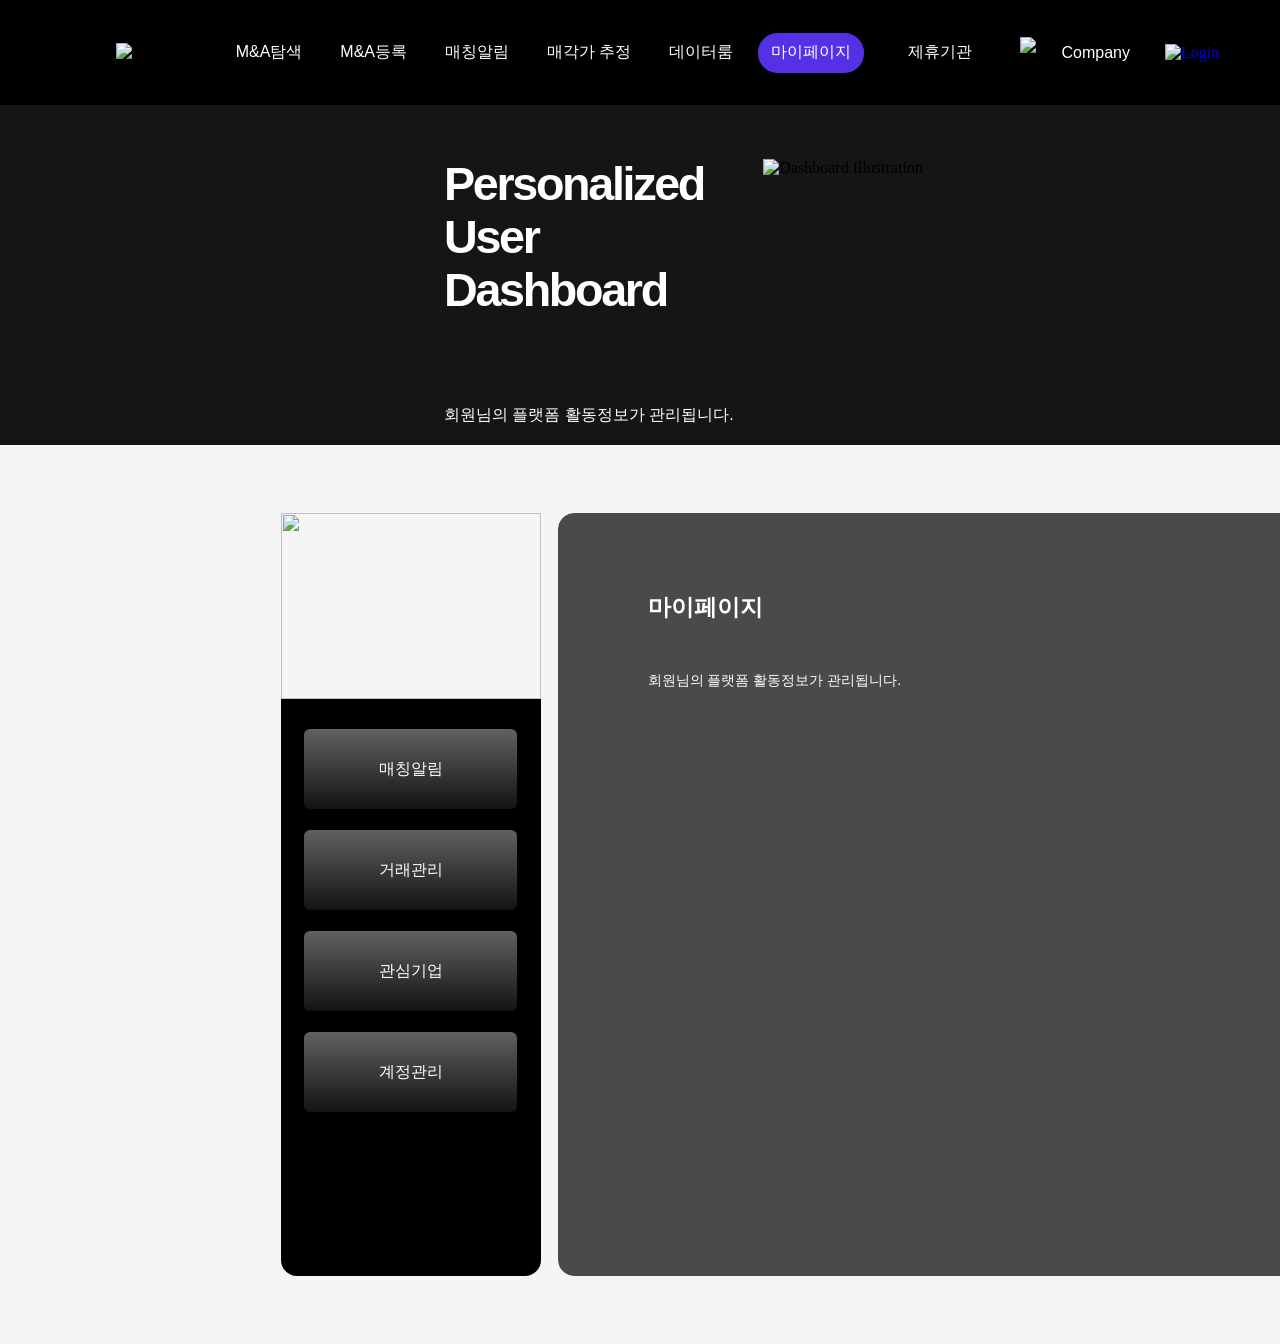
==== test.html @ ca1f1a73 "test용 파일 생성" ====
<!DOCTYPE html>
<html lang="ko">
  <head>
    <meta name="viewport" content="width=device-width, initial-scale=1" />
    <meta charset="utf-8" />
    <title>마이페이지 - Personalized User Dashboard</title>
    <link rel="stylesheet" href="globals.css" />
    <link rel="stylesheet" href="style.css" />
  </head>
  <body>
    <div class="my-page">
      <header class="header">
        <img class="logo" src="img/logo.png" alt="PIVOTBRIDGE Logo" />
        <nav class="menu-wrap" aria-label="Main Navigation">
          <div class="div">
            <ul class="right-menu" role="menubar">
              <li class="menu" role="none">
                <a href="#" class="text" role="menuitem">M&amp;A탐색</a>
              </li>
              <li class="text-wrapper" role="none">
                <a href="#" class="text" role="menuitem">M&amp;A등록</a>
              </li>
              <li class="text-wrapper" role="none">
                <a href="#" class="text" role="menuitem">매칭알림</a>
              </li>
              <li class="text-wrapper" role="none">
                <a href="#" class="text" role="menuitem">매각가 추정</a>
              </li>
              <li class="text-wrapper" role="none">
                <a href="#" class="text" role="menuitem">데이터룸</a>
              </li>
              <li class="div-wrapper" role="none">
                <a href="#" class="text" role="menuitem" aria-current="page">마이페이지</a>
              </li>
            </ul>
            <img class="divider" src="img/divider.svg" alt="" role="presentation" />
            <div class="text-wrapper">
              <a href="#" class="text">제휴기관</a>
            </div>
          </div>
          <div class="div">
            <img class="company-img" src="img/company-img.png" alt="Company Icon" />
            <span class="text-wrapper-2">Company</span>
          </div>
          <a href="#" aria-label="Login">
            <img class="login-icon" src="img/login-icon.png" alt="Login" />
          </a>
        </nav>
      </header>
      <section class="banner">
        <div class="banner-box">
          <div class="description-box">
            <h1 class="gateway-to-the-m-a">Personalized User<br />Dashboard</h1>
            <p class="text-wrapper-3">회원님의 플랫폼 활동정보가 관리됩니다.</p>
          </div>
          <img class="banner-img" src="img/banner-img.png" alt="Dashboard Illustration" />
        </div>
      </section>
      <main class="main-area">
        <aside class="side-menu" aria-label="Side Navigation">
          <img class="side-menu-img" src="img/side-menu-img.png" alt="" role="presentation" />
          <nav class="side-menu-box">
            <ul class="frame">
              <li class="side-menu-btn">
                <a href="#" class="text-wrapper-4">매칭알림</a>
              </li>
              <li class="side-menu-btn">
                <a href="#" class="text-wrapper-4">거래관리</a>
              </li>
              <li class="side-menu-btn">
                <a href="#" class="text-wrapper-4">관심기업</a>
              </li>
              <li class="side-menu-btn">
                <a href="#" class="text-wrapper-4">계정관리</a>
              </li>
            </ul>
          </nav>
        </aside>
        <section class="mypage-info-content" aria-labelledby="mypage-title">
          <div class="rectangle" aria-hidden="true"></div>
          <div class="frame-2">
            <div class="frame-3">
              <h2 class="text-wrapper-5" id="mypage-title">마이페이지</h2>
              <p class="text-wrapper-6">회원님의 플랫폼 활동정보가 관리됩니다.</p>
            </div>
            <div class="info-content">
              <article class="info-box">
                <header class="info-title">
                  <img class="title-line" src="img/title-line-3.svg" alt="" role="presentation" />
                  <h3 class="text-wrapper-7">거래관리</h3>
                </header>
                <p class="text-wrapper-8">등록정보 수정, 철회</p>
                <p class="text-wrapper-8">TM보내기 (M&amp;A등록시 미발송)</p>
                <p class="text-wrapper-8">내게 접수된 거래의향서 답신</p>
                <p class="text-wrapper-8">내가 제출한 거래의향서 회신보기</p>
              </article>
              <article class="info-box">
                <header class="info-title">
                  <img class="title-line" src="img/title-line-2.svg" alt="" role="presentation" />
                  <h3 class="text-wrapper-7">매칭알림</h3>
                </header>
                <p class="text-wrapper-8">등록정보 수정, 철회</p>
              </article>
              <article class="info-box">
                <header class="info-title">
                  <img class="title-line" src="img/title-line.svg" alt="" role="presentation" />
                  <h3 class="text-wrapper-7">관심기업</h3>
                </header>
                <p class="text-wrapper-8">정보열람, 거래의향서 제출</p>
              </article>
              <article class="info-box">
                <header class="info-title">
                  <img class="title-line" src="img/image.svg" alt="" role="presentation" />
                  <h3 class="text-wrapper-7">계정관리</h3>
                </header>
                <p class="text-wrapper-8">개인정보 수정, 탈퇴</p>
              </article>
            </div>
          </div>
        </section>
      </main>
    </div>
  </body>
</html>
---- globals.css ----
@import url("https://cdnjs.cloudflare.com/ajax/libs/meyer-reset/2.0/reset.min.css");
* {
  -webkit-font-smoothing: antialiased;
  box-sizing: border-box;
}
html,
body {
  margin: 0px;
  height: 100%;
}
/* a blue color as a generic focus style */
button:focus-visible {
  outline: 2px solid #4a90e2 !important;
  outline: -webkit-focus-ring-color auto 5px !important;
}
a {
  text-decoration: none;
}
/* @FONTWARNING[{"type": "restricted", "family": "Inter-Regular", "weight": "400", "style": "normal", "allowsCrossOrigin": false}] */

@font-face {
  font-family: "Inter-Regular";
  src: local("Inter-Regular");
}
/* @FONTWARNING[{"type": "restricted", "family": "Inter-Medium", "weight": "500", "style": "normal", "allowsCrossOrigin": false}] */

@font-face {
  font-family: "Inter-Medium";
  src: local("Inter-Medium");
}
/* @FONTWARNING[{"type": "restricted", "family": "Noto Sans-Bold", "weight": "700", "style": "normal", "allowsCrossOrigin": false}] */

@font-face {
  font-family: "Noto Sans-Bold";
  src: local("Noto Sans-Bold");
}
/* @FONTWARNING[{"type": "restricted", "family": "Inter-Bold", "weight": "700", "style": "normal", "allowsCrossOrigin": false}] */

@font-face {
  font-family: "Inter-Bold";
  src: local("Inter-Bold");
}
---- style.css ----
.my-page {
  display: flex;
  flex-direction: column;
  align-items: flex-start;
  position: relative;
  background-color: #f5f5f5;
}

.my-page .header {
  display: flex;
  height: 105px;
  align-items: center;
  justify-content: space-between;
  padding: 33px 116px;
  position: relative;
  align-self: stretch;
  width: 100%;
  background-color: #000000;
}

.my-page .logo {
  position: relative;
  width: 176.87px;
  height: 19.12px;
}

.my-page .menu-wrap {
  gap: 35px;
  display: inline-flex;
  align-items: center;
  position: relative;
  flex: 0 0 auto;
}

.my-page .div {
  display: inline-flex;
  align-items: center;
  gap: 15px;
  position: relative;
  flex: 0 0 auto;
}

.my-page .right-menu {
  display: inline-flex;
  align-items: center;
  gap: 12px;
  position: relative;
  flex: 0 0 auto;
}

.my-page .menu {
  gap: 10px;
  padding: 10px 13px;
  border-radius: 19.5px;
  transition: all 0.2s ease;
  display: inline-flex;
  align-items: center;
  position: relative;
  flex: 0 0 auto;
}

.my-page .menu:hover {
  background-color: #5531e6;
}

.my-page .text {
  position: relative;
  width: fit-content;
  margin-top: -1.00px;
  font-family: "Inter-Regular", Helvetica;
  font-weight: 400;
  font-size: 16px;
  white-space: nowrap;
  color: #ffffff;
  letter-spacing: 0;
  line-height: normal;
}

.my-page .text-wrapper {
  gap: 10px;
  padding: 10px 13px;
  border-radius: 19.5px;
  display: inline-flex;
  align-items: center;
  position: relative;
  flex: 0 0 auto;
}

.my-page .div-wrapper {
  gap: 10px;
  padding: 10px 13px;
  background-color: #5531e6;
  border-radius: 19.5px;
  display: inline-flex;
  align-items: center;
  position: relative;
  flex: 0 0 auto;
}

.my-page .divider {
  position: relative;
  width: 1px;
  height: 12px;
}

.my-page .company-img {
  position: relative;
  width: 26px;
  height: 31px;
}

.my-page .text-wrapper-2 {
  position: relative;
  width: fit-content;
  font-family: "Inter-Medium", Helvetica;
  font-weight: 500;
  color: #ffffff;
  font-size: 16px;
  letter-spacing: 0;
  line-height: normal;
  white-space: nowrap;
}

.my-page .login-icon {
  position: relative;
  width: 33.67px;
  height: 32.78px;
}

.my-page .banner {
  flex-direction: column;
  height: 340px;
  justify-content: flex-end;
  gap: 10px;
  padding: 0px 87px 0px 444px;
  background-color: #151515;
  display: flex;
  align-items: flex-start;
  position: relative;
  align-self: stretch;
  width: 100%;
}

.my-page .banner-box {
  justify-content: space-between;
  flex: 0 0 auto;
  display: flex;
  align-items: flex-start;
  position: relative;
  align-self: stretch;
  width: 100%;
}

.my-page .description-box {
  display: flex;
  flex-direction: column;
  width: 382px;
  align-items: flex-start;
  gap: 28px;
  position: relative;
}

.my-page .gateway-to-the-m-a {
  position: relative;
  width: fit-content;
  margin-top: -1.00px;
  font-family: "Noto Sans-Bold", Helvetica;
  font-weight: 700;
  color: #ffffff;
  font-size: 46.7px;
  letter-spacing: -2.33px;
  line-height: 53px;
}

.my-page .text-wrapper-3 {
  position: relative;
  width: fit-content;
  font-family: "Inter-Regular", Helvetica;
  font-weight: 400;
  color: #ffffff;
  font-size: 16px;
  letter-spacing: 0;
  line-height: 29px;
  white-space: nowrap;
}

.my-page .banner-img {
  position: relative;
  width: 514.01px;
  height: 211.99px;
}

.my-page .main-area {
  display: flex;
  width: 1920px;
  align-items: flex-start;
  justify-content: center;
  gap: 17px;
  padding: 68px 0px;
  position: relative;
  flex: 0 0 auto;
}

.my-page .side-menu {
  position: relative;
  width: 260px;
  height: 763px;
}

.my-page .side-menu-img {
  position: absolute;
  top: 0;
  left: 0;
  width: 260px;
  height: 186px;
  object-fit: cover;
}

.my-page .side-menu-box {
  flex-direction: column;
  width: 260px;
  height: 577px;
  padding: 30px 0px 0px;
  position: absolute;
  top: 186px;
  left: 0;
  background-color: #000000;
  border-radius: 0px 0px 16px 16px;
  display: flex;
  align-items: center;
  gap: 10px;
  overflow: hidden;
}

.my-page .frame {
  display: inline-flex;
  flex-direction: column;
  gap: 21px;
  flex: 0 0 auto;
  align-items: flex-start;
  position: relative;
}

.my-page .side-menu-btn {
  width: 213px;
  height: 80px;
  justify-content: space-around;
  position: relative;
  border-radius: 6px;
  background: linear-gradient(
    0deg,
    rgba(19, 19, 19, 1) 0%,
    rgba(97, 97, 97, 1) 100%
  );
  display: flex;
  align-items: center;
  gap: 10px;
  overflow: hidden;
}

.my-page .text-wrapper-4 {
  position: relative;
  width: fit-content;
  font-family: "Inter-Regular", Helvetica;
  font-weight: 400;
  font-size: 16px;
  text-align: center;
  white-space: nowrap;
  color: #ffffff;
  letter-spacing: 0;
  line-height: normal;
}

.my-page .mypage-info-content {
  display: flex;
  width: 1082px;
  height: 763px;
  align-items: flex-start;
  gap: 10px;
  padding: 80px 95px 80px 90px;
  position: relative;
  border-radius: 16px;
  overflow: hidden;
  background-image: url(./img/mypage-info-content.png);
  background-size: cover;
  background-position: 50% 50%;
}

.my-page .rectangle {
  position: absolute;
  width: 100%;
  height: 100%;
  top: 0;
  left: 0;
  background-color: #000000b2;
  border-radius: 16px;
}

.my-page .frame-2 {
  display: flex;
  justify-content: space-between;
  flex: 1;
  align-self: stretch;
  flex-grow: 1;
  align-items: flex-start;
  position: relative;
}

.my-page .frame-3 {
  display: inline-flex;
  flex-direction: column;
  align-items: flex-start;
  gap: 16px;
  position: relative;
  flex: 0 0 auto;
}

.my-page .text-wrapper-5 {
  position: relative;
  width: fit-content;
  margin-top: -1.00px;
  font-family: "Inter-Bold", Helvetica;
  font-weight: 700;
  font-size: 22.7px;
  white-space: nowrap;
  color: #ffffff;
  letter-spacing: 0;
  line-height: normal;
}

.my-page .text-wrapper-6 {
  position: relative;
  width: fit-content;
  font-family: "Inter-Regular", Helvetica;
  font-weight: 400;
  font-size: 14px;
  color: #ffffff;
  letter-spacing: 0;
  line-height: normal;
}

.my-page .info-content {
  display: flex;
  flex-direction: column;
  width: 224px;
  align-items: flex-start;
  justify-content: flex-end;
  gap: 45px;
  position: relative;
  align-self: stretch;
}

.my-page .info-box {
  display: flex;
  flex-direction: column;
  align-items: flex-start;
  gap: 11px;
  position: relative;
  align-self: stretch;
  width: 100%;
  flex: 0 0 auto;
}

.my-page .info-title {
  position: relative;
  width: 226px;
  height: 23px;
  margin-right: -2.00px;
}

.my-page .title-line {
  position: absolute;
  top: 11px;
  left: 84px;
  width: 140px;
  height: 1px;
  object-fit: cover;
}

.my-page .text-wrapper-7 {
  position: absolute;
  top: 0;
  left: 0;
  font-family: "Inter-Bold", Helvetica;
  font-weight: 700;
  font-size: 18.7px;
  color: #ffffff;
  letter-spacing: 0;
  line-height: normal;
}

.my-page .text-wrapper-8 {
  position: relative;
  align-self: stretch;
  font-family: "Inter-Regular", Helvetica;
  font-weight: 400;
  font-size: 14px;
  color: #ffffff;
  letter-spacing: 0;
  line-height: normal;
}
/* Inject original CSS code here */

.my-page {
  display: flex;
  flex-direction: column;
  align-items: flex-start;
  position: relative;
  background-color: #f5f5f5;
}

.my-page .header {
  display: flex;
  height: 105px;
  align-items: center;
  justify-content: space-between;
  padding: 33px 116px;
  position: relative;
  align-self: stretch;
  width: 100%;
  background-color: #000000;
}

.my-page .logo {
  position: relative;
  width: 176.87px;
  height: 19.12px;
}

.my-page .menu-wrap {
  gap: 35px;
  display: inline-flex;
  align-items: center;
  position: relative;
  flex: 0 0 auto;
}

.my-page .div {
  display: inline-flex;
  align-items: center;
  gap: 15px;
  position: relative;
  flex: 0 0 auto;
}

.my-page .right-menu {
  display: inline-flex;
  align-items: center;
  gap: 12px;
  position: relative;
  flex: 0 0 auto;
  list-style: none;
  margin: 0;
  padding: 0;
}

.my-page .menu {
  gap: 10px;
  padding: 10px 13px;
  border-radius: 19.5px;
  transition: all 0.2s ease;
  display: inline-flex;
  align-items: center;
  position: relative;
  flex: 0 0 auto;
}

.my-page .menu:hover {
  background-color: #5531e6;
}

.my-page .menu a {
  text-decoration: none;
}

.my-page .text {
  position: relative;
  width: fit-content;
  margin-top: -1.00px;
  font-family: "Inter-Regular", Helvetica;
  font-weight: 400;
  font-size: 16px;
  white-space: nowrap;
  color: #ffffff;
  letter-spacing: 0;
  line-height: normal;
}

.my-page .text-wrapper {
  gap: 10px;
  padding: 10px 13px;
  border-radius: 19.5px;
  display: inline-flex;
  align-items: center;
  position: relative;
  flex: 0 0 auto;
}

.my-page .text-wrapper a {
  text-decoration: none;
}

.my-page .div-wrapper {
  gap: 10px;
  padding: 10px 13px;
  background-color: #5531e6;
  border-radius: 19.5px;
  display: inline-flex;
  align-items: center;
  position: relative;
  flex: 0 0 auto;
}

.my-page .div-wrapper a {
  text-decoration: none;
}

.my-page .divider {
  position: relative;
  width: 1px;
  height: 12px;
}

.my-page .company-img {
  position: relative;
  width: 26px;
  height: 31px;
}

.my-page .text-wrapper-2 {
  position: relative;
  width: fit-content;
  font-family: "Inter-Medium", Helvetica;
  font-weight: 500;
  color: #ffffff;
  font-size: 16px;
  letter-spacing: 0;
  line-height: normal;
  white-space: nowrap;
}

.my-page .login-icon {
  position: relative;
  width: 33.67px;
  height: 32.78px;
}

.my-page .banner {
  flex-direction: column;
  height: 340px;
  justify-content: flex-end;
  gap: 10px;
  padding: 0px 87px 0px 444px;
  background-color: #151515;
  display: flex;
  align-items: flex-start;
  position: relative;
  align-self: stretch;
  width: 100%;
}

.my-page .banner-box {
  justify-content: space-between;
  flex: 0 0 auto;
  display: flex;
  align-items: flex-start;
  position: relative;
  align-self: stretch;
  width: 100%;
}

.my-page .description-box {
  display: flex;
  flex-direction: column;
  width: 382px;
  align-items: flex-start;
  gap: 28px;
  position: relative;
}

.my-page .gateway-to-the-m-a {
  position: relative;
  width: fit-content;
  margin-top: -1.00px;
  font-family: "Noto Sans-Bold", Helvetica;
  font-weight: 700;
  color: #ffffff;
  font-size: 46.7px;
  letter-spacing: -2.33px;
  line-height: 53px;
}

.my-page .text-wrapper-3 {
  position: relative;
  width: fit-content;
  font-family: "Inter-Regular", Helvetica;
  font-weight: 400;
  color: #ffffff;
  font-size: 16px;
  letter-spacing: 0;
  line-height: 29px;
  white-space: nowrap;
}

.my-page .banner-img {
  position: relative;
  width: 514.01px;
  height: 211.99px;
}

.my-page .main-area {
  display: flex;
  width: 1920px;
  align-items: flex-start;
  justify-content: center;
  gap: 17px;
  padding: 68px 0px;
  position: relative;
  flex: 0 0 auto;
}

.my-page .side-menu {
  position: relative;
  width: 260px;
  height: 763px;
}

.my-page .side-menu-img {
  position: absolute;
  top: 0;
  left: 0;
  width: 260px;
  height: 186px;
  object-fit: cover;
}

.my-page .side-menu-box {
  flex-direction: column;
  width: 260px;
  height: 577px;
  padding: 30px 0px 0px;
  position: absolute;
  top: 186px;
  left: 0;
  background-color: #000000;
  border-radius: 0px 0px 16px 16px;
  display: flex;
  align-items: center;
  gap: 10px;
  overflow: hidden;
}

.my-page .frame {
  display: inline-flex;
  flex-direction: column;
  gap: 21px;
  flex: 0 0 auto;
  align-items: flex-start;
  position: relative;
  list-style: none;
  margin: 0;
  padding: 0;
}

.my-page .side-menu-btn {
  width: 213px;
  height: 80px;
  justify-content: space-around;
  position: relative;
  border-radius: 6px;
  background: linear-gradient(
    0deg,
    rgba(19, 19, 19, 1) 0%,
    rgba(97, 97, 97, 1) 100%
  );
  display: flex;
  align-items: center;
  gap: 10px;
  overflow: hidden;
}

.my-page .side-menu-btn a {
  text-decoration: none;
  width: 100%;
  height: 100%;
  display: flex;
  align-items: center;
  justify-content: center;
}

.my-page .text-wrapper-4 {
  position: relative;
  width: fit-content;
  font-family: "Inter-Regular", Helvetica;
  font-weight: 400;
  font-size: 16px;
  text-align: center;
  white-space: nowrap;
  color: #ffffff;
  letter-spacing: 0;
  line-height: normal;
}

.my-page .mypage-info-content {
  display: flex;
  width: 1082px;
  height: 763px;
  align-items: flex-start;
  gap: 10px;
  padding: 80px 95px 80px 90px;
  position: relative;
  border-radius: 16px;
  overflow: hidden;
  background-image: url(./img/mypage-info-content.png);
  background-size: cover;
  background-position: 50% 50%;
}

.my-page .rectangle {
  position: absolute;
  width: 100%;
  height: 100%;
  top: 0;
  left: 0;
  background-color: #000000b2;
  border-radius: 16px;
}

.my-page .frame-2 {
  display: flex;
  justify-content: space-between;
  flex: 1;
  align-self: stretch;
  flex-grow: 1;
  align-items: flex-start;
  position: relative;
}

.my-page .frame-3 {
  display: inline-flex;
  flex-direction: column;
  align-items: flex-start;
  gap: 16px;
  position: relative;
  flex: 0 0 auto;
}

.my-page .text-wrapper-5 {
  position: relative;
  width: fit-content;
  margin-top: -1.00px;
  font-family: "Inter-Bold", Helvetica;
  font-weight: 700;
  font-size: 22.7px;
  white-space: nowrap;
  color: #ffffff;
  letter-spacing: 0;
  line-height: normal;
}

.my-page .text-wrapper-6 {
  position: relative;
  width: fit-content;
  font-family: "Inter-Regular", Helvetica;
  font-weight: 400;
  font-size: 14px;
  color: #ffffff;
  letter-spacing: 0;
  line-height: normal;
}

.my-page .info-content {
  display: flex;
  flex-direction: column;
  width: 224px;
  align-items: flex-start;
  justify-content: flex-end;
  gap: 45px;
  position: relative;
  align-self: stretch;
}

.my-page .info-box {
  display: flex;
  flex-direction: column;
  align-items: flex-start;
  gap: 11px;
  position: relative;
  align-self: stretch;
  width: 100%;
  flex: 0 0 auto;
}

.my-page .info-title {
  position: relative;
  width: 226px;
  height: 23px;
  margin-right: -2.00px;
}

.my-page .title-line {
  position: absolute;
  top: 11px;
  left: 84px;
  width: 140px;
  height: 1px;
  object-fit: cover;
}

.my-page .text-wrapper-7 {
  position: absolute;
  top: 0;
  left: 0;
  font-family: "Inter-Bold", Helvetica;
  font-weight: 700;
  font-size: 18.7px;
  color: #ffffff;
  letter-spacing: 0;
  line-height: normal;
}

.my-page .text-wrapper-8 {
  position: relative;
  align-self: stretch;
  font-family: "Inter-Regular", Helvetica;
  font-weight: 400;
  font-size: 14px;
  color: #ffffff;
  letter-spacing: 0;
  line-height: normal;
}
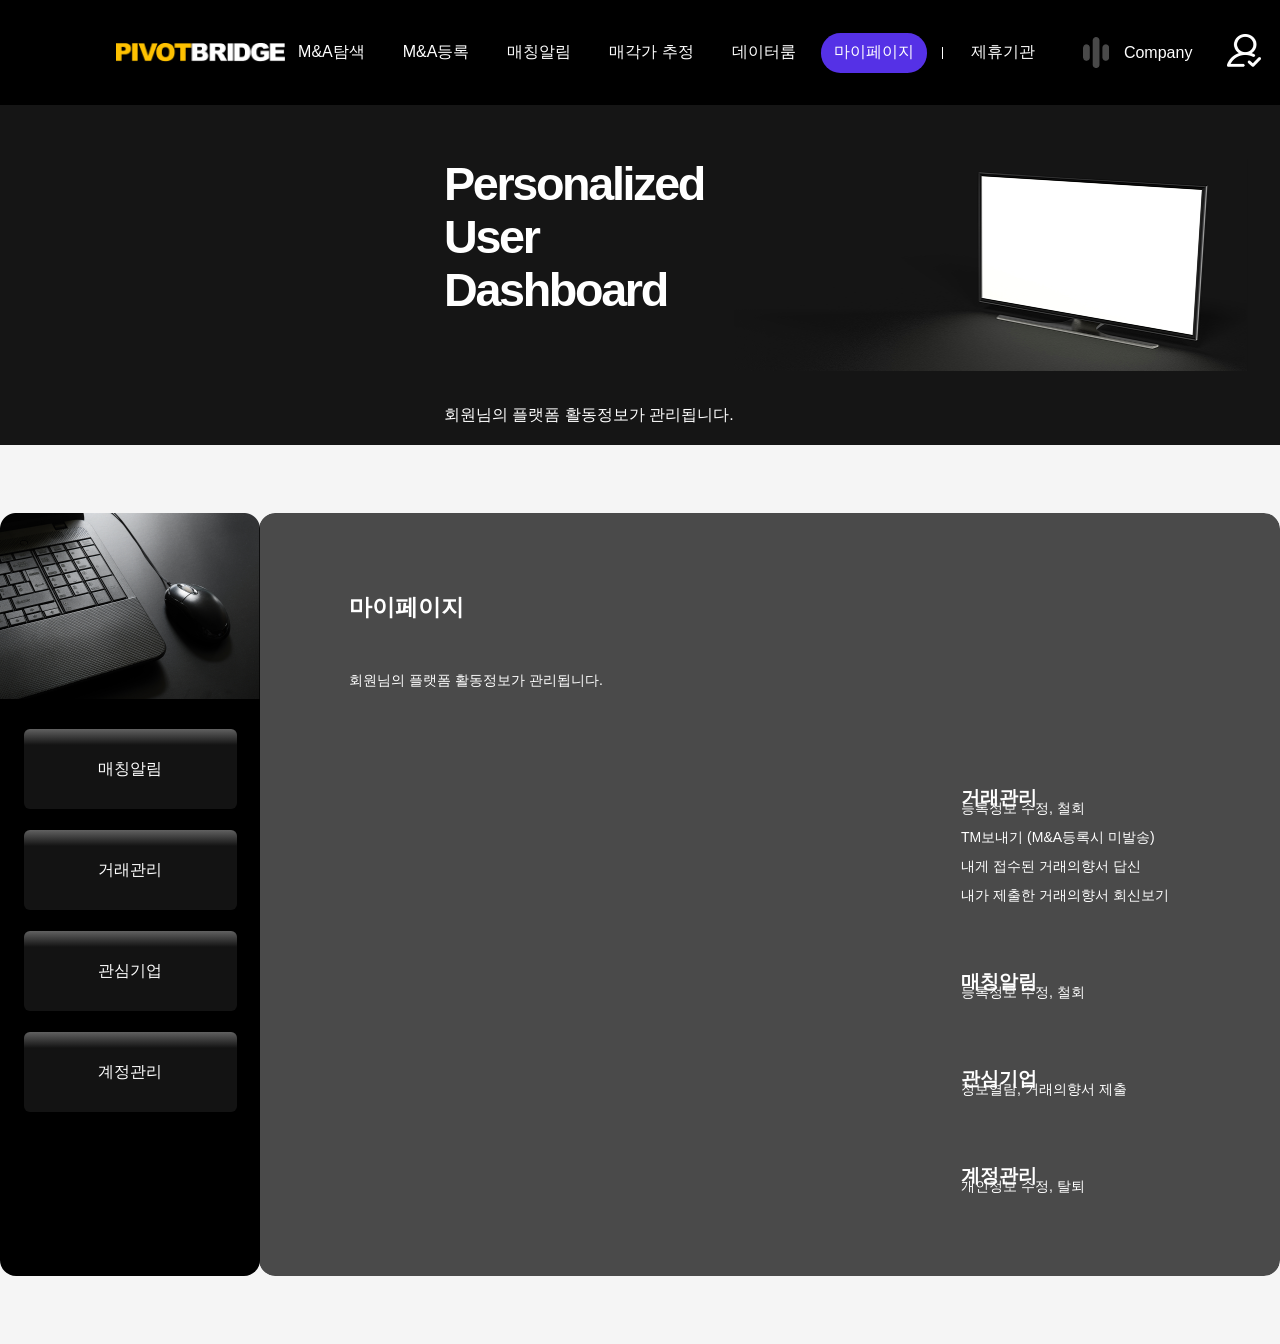
==== commit fafa43c6: "오타 수정" ====
--- a/test.html
+++ b/test.html
@@ -9,116 +9,102 @@
   </head>
   <body>
     <div class="my-page">
-      <header class="header">
-        <img class="logo" src="img/logo.png" alt="PIVOTBRIDGE Logo" />
-        <nav class="menu-wrap" aria-label="Main Navigation">
+      <header class="header" role="banner">
+        <img class="logo" src="./img/common/logo.png" alt="PIVOTBRIDGE 로고" />
+        <nav class="menu-wrap" role="navigation" aria-label="주 메뉴">
           <div class="div">
-            <ul class="right-menu" role="menubar">
-              <li class="menu" role="none">
-                <a href="#" class="text" role="menuitem">M&amp;A탐색</a>
-              </li>
-              <li class="text-wrapper" role="none">
-                <a href="#" class="text" role="menuitem">M&amp;A등록</a>
-              </li>
-              <li class="text-wrapper" role="none">
-                <a href="#" class="text" role="menuitem">매칭알림</a>
-              </li>
-              <li class="text-wrapper" role="none">
-                <a href="#" class="text" role="menuitem">매각가 추정</a>
-              </li>
-              <li class="text-wrapper" role="none">
-                <a href="#" class="text" role="menuitem">데이터룸</a>
-              </li>
-              <li class="div-wrapper" role="none">
-                <a href="#" class="text" role="menuitem" aria-current="page">마이페이지</a>
-              </li>
+            <ul class="right-menu">
+              <li class="menu"><a href="#" class="text">M&amp;A탐색</a></li>
+              <li class="menu"><a href="#" class="text">M&amp;A등록</a></li>
+              <li class="menu"><a href="#" class="text">매칭알림</a></li>
+              <li class="menu"><a href="#" class="text">매각가 추정</a></li>
+              <li class="menu"><a href="#" class="text">데이터룸</a></li>
+              <li class="text-wrapper"><a href="#" class="text">마이페이지</a></li>
             </ul>
-            <img class="divider" src="img/divider.svg" alt="" role="presentation" />
-            <div class="text-wrapper">
-              <a href="#" class="text">제휴기관</a>
-            </div>
+            <div class="divider"></div>
+            <div class="menu"><a href="#" class="text">제휴기관</a></div>
           </div>
           <div class="div">
-            <img class="company-img" src="img/company-img.png" alt="Company Icon" />
+            <img class="company-img" src="./img/common/company_img.png" alt="회사 아이콘" />
             <span class="text-wrapper-2">Company</span>
           </div>
-          <a href="#" aria-label="Login">
-            <img class="login-icon" src="img/login-icon.png" alt="Login" />
+          <a href="#" aria-label="로그인">
+            <img class="login-icon" src="./img/common/login_icon.png" alt="로그인 아이콘" />
           </a>
         </nav>
       </header>
-      <section class="banner">
+      <section class="banner" role="region" aria-label="페이지 배너">
         <div class="banner-box">
           <div class="description-box">
             <h1 class="gateway-to-the-m-a">Personalized User<br />Dashboard</h1>
             <p class="text-wrapper-3">회원님의 플랫폼 활동정보가 관리됩니다.</p>
           </div>
-          <img class="banner-img" src="img/banner-img.png" alt="Dashboard Illustration" />
+          <img class="banner-img" src="./img/common/banner_img.png" alt="대시보드 일러스트레이션" />
         </div>
       </section>
-      <main class="main-area">
-        <aside class="side-menu" aria-label="Side Navigation">
-          <img class="side-menu-img" src="img/side-menu-img.png" alt="" role="presentation" />
-          <nav class="side-menu-box">
+      <main class="main-area" role="main">
+        <aside class="side-menu" role="complementary" aria-label="사이드 메뉴">
+          <img class="side-menu-img" src="./img/frame_3/side_menu_img.png" alt="사이드 메뉴 배경 이미지" />
+          <nav class="side-menu-box" aria-label="마이페이지 메뉴">
             <ul class="frame">
-              <li class="side-menu-btn">
-                <a href="#" class="text-wrapper-4">매칭알림</a>
-              </li>
-              <li class="side-menu-btn">
-                <a href="#" class="text-wrapper-4">거래관리</a>
-              </li>
-              <li class="side-menu-btn">
-                <a href="#" class="text-wrapper-4">관심기업</a>
-              </li>
-              <li class="side-menu-btn">
-                <a href="#" class="text-wrapper-4">계정관리</a>
-              </li>
+              <li class="side-menu-btn"><a href="#" class="text-wrapper-4">매칭알림</a></li>
+              <li class="side-menu-btn"><a href="#" class="text-wrapper-4">거래관리</a></li>
+              <li class="side-menu-btn"><a href="#" class="text-wrapper-4">관심기업</a></li>
+              <li class="side-menu-btn"><a href="#" class="text-wrapper-4">계정관리</a></li>
             </ul>
           </nav>
         </aside>
-        <section class="mypage-info-content" aria-labelledby="mypage-title">
+        <article class="mypage-info-content" role="region" aria-labelledby="mypage-title">
           <div class="rectangle" aria-hidden="true"></div>
           <div class="frame-2">
-            <div class="frame-3">
-              <h2 class="text-wrapper-5" id="mypage-title">마이페이지</h2>
+            <header class="frame-3">
+              <h2 id="mypage-title" class="text-wrapper-5">마이페이지</h2>
               <p class="text-wrapper-6">회원님의 플랫폼 활동정보가 관리됩니다.</p>
-            </div>
-            <div class="info-content">
-              <article class="info-box">
-                <header class="info-title">
+            </header>
+            <section class="info-content" aria-label="마이페이지 기능 안내">
+              <div class="info-box">
+                <div class="info-title">
                   <img class="title-line" src="img/title-line-3.svg" alt="" role="presentation" />
                   <h3 class="text-wrapper-7">거래관리</h3>
-                </header>
-                <p class="text-wrapper-8">등록정보 수정, 철회</p>
-                <p class="text-wrapper-8">TM보내기 (M&amp;A등록시 미발송)</p>
-                <p class="text-wrapper-8">내게 접수된 거래의향서 답신</p>
-                <p class="text-wrapper-8">내가 제출한 거래의향서 회신보기</p>
-              </article>
-              <article class="info-box">
-                <header class="info-title">
+                </div>
+                <ul>
+                  <li class="text-wrapper-8">등록정보 수정, 철회</li>
+                  <li class="text-wrapper-8">TM보내기 (M&amp;A등록시 미발송)</li>
+                  <li class="text-wrapper-8">내게 접수된 거래의향서 답신</li>
+                  <li class="text-wrapper-8">내가 제출한 거래의향서 회신보기</li>
+                </ul>
+              </div>
+              <div class="info-box">
+                <div class="info-title">
                   <img class="title-line" src="img/title-line-2.svg" alt="" role="presentation" />
                   <h3 class="text-wrapper-7">매칭알림</h3>
-                </header>
-                <p class="text-wrapper-8">등록정보 수정, 철회</p>
-              </article>
-              <article class="info-box">
-                <header class="info-title">
+                </div>
+                <ul>
+                  <li class="text-wrapper-8">등록정보 수정, 철회</li>
+                </ul>
+              </div>
+              <div class="info-box">
+                <div class="info-title">
                   <img class="title-line" src="img/title-line.svg" alt="" role="presentation" />
                   <h3 class="text-wrapper-7">관심기업</h3>
-                </header>
-                <p class="text-wrapper-8">정보열람, 거래의향서 제출</p>
-              </article>
-              <article class="info-box">
-                <header class="info-title">
+                </div>
+                <ul>
+                  <li class="text-wrapper-8">정보열람, 거래의향서 제출</li>
+                </ul>
+              </div>
+              <div class="info-box">
+                <div class="info-title">
                   <img class="title-line" src="img/image.svg" alt="" role="presentation" />
                   <h3 class="text-wrapper-7">계정관리</h3>
-                </header>
-                <p class="text-wrapper-8">개인정보 수정, 탈퇴</p>
-              </article>
-            </div>
+                </div>
+                <ul>
+                  <li class="text-wrapper-8">개인정보 수정, 탈퇴</li>
+                </ul>
+              </div>
+            </section>
           </div>
-        </section>
+        </article>
       </main>
     </div>
   </body>
-</html>
+</html>
--- a/style.css
+++ b/style.css
@@ -4,6 +4,18 @@
   align-items: flex-start;
   position: relative;
   background-color: #f5f5f5;
+}
+
+@keyframes animate-enter-frames {
+  from {
+    opacity: 0;
+    transform: translate(0, -340px);
+  }
+  to {
+    opacity: 1;
+    transform: translate(0, 0);
+    display: flex;
+  }
 }
 
 .my-page .header {
@@ -79,16 +91,6 @@
 .my-page .text-wrapper {
   gap: 10px;
   padding: 10px 13px;
-  border-radius: 19.5px;
-  display: inline-flex;
-  align-items: center;
-  position: relative;
-  flex: 0 0 auto;
-}
-
-.my-page .div-wrapper {
-  gap: 10px;
-  padding: 10px 13px;
   background-color: #5531e6;
   border-radius: 19.5px;
   display: inline-flex;
@@ -101,6 +103,7 @@
   position: relative;
   width: 1px;
   height: 12px;
+  background-color: #fff;
 }
 
 .my-page .company-img {
@@ -134,7 +137,9 @@
   gap: 10px;
   padding: 0px 87px 0px 444px;
   background-color: #151515;
-  display: flex;
+  opacity: 0;
+  transform: translate(0, -340px);
+  animation: animate-enter-frames 0.70s ease-in-out 0.00s 1 normal forwards;
   align-items: flex-start;
   position: relative;
   align-self: stretch;
@@ -142,9 +147,9 @@
 }
 
 .my-page .banner-box {
+  display: flex;
   justify-content: space-between;
   flex: 0 0 auto;
-  display: flex;
   align-items: flex-start;
   position: relative;
   align-self: stretch;
@@ -192,12 +197,13 @@
 
 .my-page .main-area {
   display: flex;
-  width: 1920px;
   align-items: flex-start;
   justify-content: center;
   gap: 17px;
   padding: 68px 0px;
   position: relative;
+  align-self: stretch;
+  width: 100%;
   flex: 0 0 auto;
 }
 
@@ -248,10 +254,7 @@
   position: relative;
   border-radius: 6px;
   background: linear-gradient(
-    0deg,
-    rgba(19, 19, 19, 1) 0%,
-    rgba(97, 97, 97, 1) 100%
-  );
+0deg, rgba(19, 19, 19, 1) 80%, rgba(97, 97, 97, 1) 100%);
   display: flex;
   align-items: center;
   gap: 10px;
@@ -281,7 +284,7 @@
   position: relative;
   border-radius: 16px;
   overflow: hidden;
-  background-image: url(./img/mypage-info-content.png);
+  background-image: url(./img/frame_3/main_img.png);
   background-size: cover;
   background-position: 50% 50%;
 }
@@ -401,285 +404,34 @@
 }
 /* Inject original CSS code here */
 
-.my-page {
-  display: flex;
-  flex-direction: column;
-  align-items: flex-start;
-  position: relative;
-  background-color: #f5f5f5;
-}
-
-.my-page .header {
-  display: flex;
-  height: 105px;
-  align-items: center;
-  justify-content: space-between;
-  padding: 33px 116px;
-  position: relative;
-  align-self: stretch;
-  width: 100%;
-  background-color: #000000;
-}
-
-.my-page .logo {
-  position: relative;
-  width: 176.87px;
-  height: 19.12px;
-}
-
-.my-page .menu-wrap {
-  gap: 35px;
-  display: inline-flex;
-  align-items: center;
-  position: relative;
-  flex: 0 0 auto;
-}
-
-.my-page .div {
-  display: inline-flex;
-  align-items: center;
-  gap: 15px;
-  position: relative;
-  flex: 0 0 auto;
-}
-
 .my-page .right-menu {
-  display: inline-flex;
-  align-items: center;
-  gap: 12px;
-  position: relative;
-  flex: 0 0 auto;
   list-style: none;
   margin: 0;
   padding: 0;
 }
 
-.my-page .menu {
-  gap: 10px;
-  padding: 10px 13px;
-  border-radius: 19.5px;
-  transition: all 0.2s ease;
-  display: inline-flex;
-  align-items: center;
-  position: relative;
-  flex: 0 0 auto;
-}
-
-.my-page .menu:hover {
-  background-color: #5531e6;
-}
-
-.my-page .menu a {
+.my-page .right-menu li {
+  display: inline-block;
+}
+
+.my-page .menu a,
+.my-page .text-wrapper a {
+  display: block;
   text-decoration: none;
 }
 
-.my-page .text {
-  position: relative;
-  width: fit-content;
-  margin-top: -1.00px;
-  font-family: "Inter-Regular", Helvetica;
-  font-weight: 400;
-  font-size: 16px;
-  white-space: nowrap;
-  color: #ffffff;
-  letter-spacing: 0;
-  line-height: normal;
-}
-
-.my-page .text-wrapper {
-  gap: 10px;
-  padding: 10px 13px;
-  border-radius: 19.5px;
-  display: inline-flex;
-  align-items: center;
-  position: relative;
-  flex: 0 0 auto;
-}
-
-.my-page .text-wrapper a {
-  text-decoration: none;
-}
-
-.my-page .div-wrapper {
-  gap: 10px;
-  padding: 10px 13px;
-  background-color: #5531e6;
-  border-radius: 19.5px;
-  display: inline-flex;
-  align-items: center;
-  position: relative;
-  flex: 0 0 auto;
-}
-
-.my-page .div-wrapper a {
-  text-decoration: none;
-}
-
-.my-page .divider {
-  position: relative;
-  width: 1px;
-  height: 12px;
-}
-
-.my-page .company-img {
-  position: relative;
-  width: 26px;
-  height: 31px;
-}
-
-.my-page .text-wrapper-2 {
-  position: relative;
-  width: fit-content;
-  font-family: "Inter-Medium", Helvetica;
-  font-weight: 500;
-  color: #ffffff;
-  font-size: 16px;
-  letter-spacing: 0;
-  line-height: normal;
-  white-space: nowrap;
-}
-
-.my-page .login-icon {
-  position: relative;
-  width: 33.67px;
-  height: 32.78px;
-}
-
-.my-page .banner {
-  flex-direction: column;
-  height: 340px;
-  justify-content: flex-end;
-  gap: 10px;
-  padding: 0px 87px 0px 444px;
-  background-color: #151515;
-  display: flex;
-  align-items: flex-start;
-  position: relative;
-  align-self: stretch;
-  width: 100%;
-}
-
-.my-page .banner-box {
-  justify-content: space-between;
-  flex: 0 0 auto;
-  display: flex;
-  align-items: flex-start;
-  position: relative;
-  align-self: stretch;
-  width: 100%;
-}
-
-.my-page .description-box {
-  display: flex;
-  flex-direction: column;
-  width: 382px;
-  align-items: flex-start;
-  gap: 28px;
-  position: relative;
-}
-
-.my-page .gateway-to-the-m-a {
-  position: relative;
-  width: fit-content;
-  margin-top: -1.00px;
-  font-family: "Noto Sans-Bold", Helvetica;
-  font-weight: 700;
-  color: #ffffff;
-  font-size: 46.7px;
-  letter-spacing: -2.33px;
-  line-height: 53px;
-}
-
-.my-page .text-wrapper-3 {
-  position: relative;
-  width: fit-content;
-  font-family: "Inter-Regular", Helvetica;
-  font-weight: 400;
-  color: #ffffff;
-  font-size: 16px;
-  letter-spacing: 0;
-  line-height: 29px;
-  white-space: nowrap;
-}
-
-.my-page .banner-img {
-  position: relative;
-  width: 514.01px;
-  height: 211.99px;
-}
-
-.my-page .main-area {
-  display: flex;
-  width: 1920px;
-  align-items: flex-start;
-  justify-content: center;
-  gap: 17px;
-  padding: 68px 0px;
-  position: relative;
-  flex: 0 0 auto;
-}
-
-.my-page .side-menu {
-  position: relative;
-  width: 260px;
-  height: 763px;
-}
-
-.my-page .side-menu-img {
-  position: absolute;
-  top: 0;
-  left: 0;
-  width: 260px;
-  height: 186px;
-  object-fit: cover;
-}
-
-.my-page .side-menu-box {
-  flex-direction: column;
-  width: 260px;
-  height: 577px;
-  padding: 30px 0px 0px;
-  position: absolute;
-  top: 186px;
-  left: 0;
-  background-color: #000000;
-  border-radius: 0px 0px 16px 16px;
-  display: flex;
-  align-items: center;
-  gap: 10px;
-  overflow: hidden;
-}
-
 .my-page .frame {
-  display: inline-flex;
-  flex-direction: column;
-  gap: 21px;
-  flex: 0 0 auto;
-  align-items: flex-start;
-  position: relative;
   list-style: none;
   margin: 0;
   padding: 0;
 }
 
-.my-page .side-menu-btn {
-  width: 213px;
-  height: 80px;
-  justify-content: space-around;
-  position: relative;
-  border-radius: 6px;
-  background: linear-gradient(
-    0deg,
-    rgba(19, 19, 19, 1) 0%,
-    rgba(97, 97, 97, 1) 100%
-  );
-  display: flex;
-  align-items: center;
-  gap: 10px;
-  overflow: hidden;
+.my-page .frame li {
+  display: block;
 }
 
 .my-page .side-menu-btn a {
+  display: block;
   text-decoration: none;
   width: 100%;
   height: 100%;
@@ -688,144 +440,15 @@
   justify-content: center;
 }
 
-.my-page .text-wrapper-4 {
-  position: relative;
-  width: fit-content;
-  font-family: "Inter-Regular", Helvetica;
-  font-weight: 400;
-  font-size: 16px;
-  text-align: center;
-  white-space: nowrap;
-  color: #ffffff;
-  letter-spacing: 0;
-  line-height: normal;
-}
-
-.my-page .mypage-info-content {
-  display: flex;
-  width: 1082px;
-  height: 763px;
-  align-items: flex-start;
-  gap: 10px;
-  padding: 80px 95px 80px 90px;
-  position: relative;
-  border-radius: 16px;
-  overflow: hidden;
-  background-image: url(./img/mypage-info-content.png);
-  background-size: cover;
-  background-position: 50% 50%;
-}
-
-.my-page .rectangle {
-  position: absolute;
-  width: 100%;
-  height: 100%;
-  top: 0;
-  left: 0;
-  background-color: #000000b2;
-  border-radius: 16px;
-}
-
-.my-page .frame-2 {
-  display: flex;
-  justify-content: space-between;
-  flex: 1;
-  align-self: stretch;
-  flex-grow: 1;
-  align-items: flex-start;
-  position: relative;
-}
-
-.my-page .frame-3 {
-  display: inline-flex;
-  flex-direction: column;
-  align-items: flex-start;
-  gap: 16px;
-  position: relative;
-  flex: 0 0 auto;
-}
-
-.my-page .text-wrapper-5 {
-  position: relative;
-  width: fit-content;
-  margin-top: -1.00px;
-  font-family: "Inter-Bold", Helvetica;
-  font-weight: 700;
-  font-size: 22.7px;
-  white-space: nowrap;
-  color: #ffffff;
-  letter-spacing: 0;
-  line-height: normal;
-}
-
-.my-page .text-wrapper-6 {
-  position: relative;
-  width: fit-content;
-  font-family: "Inter-Regular", Helvetica;
-  font-weight: 400;
-  font-size: 14px;
-  color: #ffffff;
-  letter-spacing: 0;
-  line-height: normal;
-}
-
-.my-page .info-content {
-  display: flex;
-  flex-direction: column;
-  width: 224px;
-  align-items: flex-start;
-  justify-content: flex-end;
-  gap: 45px;
-  position: relative;
-  align-self: stretch;
-}
-
-.my-page .info-box {
-  display: flex;
-  flex-direction: column;
-  align-items: flex-start;
+.my-page .info-box ul {
+  list-style: none;
+  margin: 0;
+  padding: 0;
+  display: flex;
+  flex-direction: column;
   gap: 11px;
-  position: relative;
-  align-self: stretch;
-  width: 100%;
-  flex: 0 0 auto;
-}
-
-.my-page .info-title {
-  position: relative;
-  width: 226px;
-  height: 23px;
-  margin-right: -2.00px;
-}
-
-.my-page .title-line {
-  position: absolute;
-  top: 11px;
-  left: 84px;
-  width: 140px;
-  height: 1px;
-  object-fit: cover;
-}
-
-.my-page .text-wrapper-7 {
-  position: absolute;
-  top: 0;
-  left: 0;
-  font-family: "Inter-Bold", Helvetica;
-  font-weight: 700;
-  font-size: 18.7px;
-  color: #ffffff;
-  letter-spacing: 0;
-  line-height: normal;
-}
-
-.my-page .text-wrapper-8 {
-  position: relative;
-  align-self: stretch;
-  font-family: "Inter-Regular", Helvetica;
-  font-weight: 400;
-  font-size: 14px;
-  color: #ffffff;
-  letter-spacing: 0;
-  line-height: normal;
+}
+
+.my-page .info-box ul li {
+  display: block;
 }
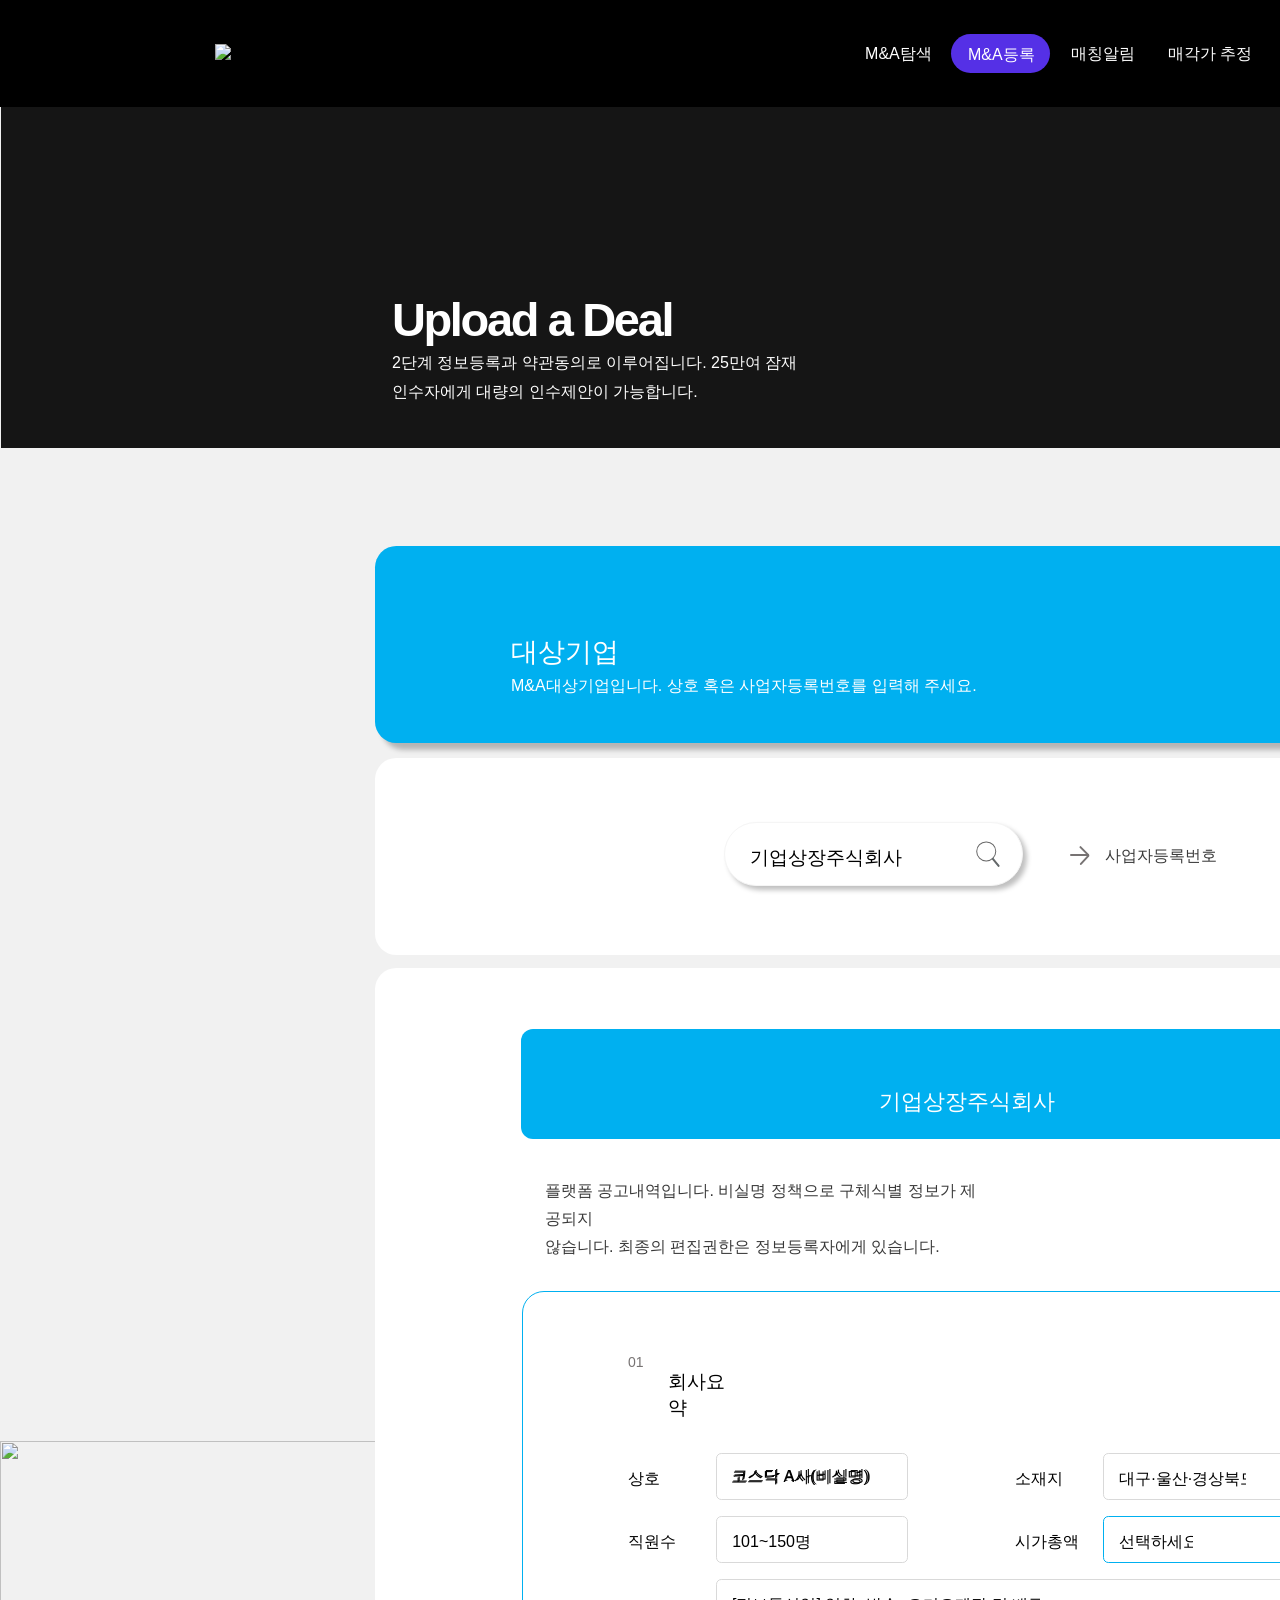
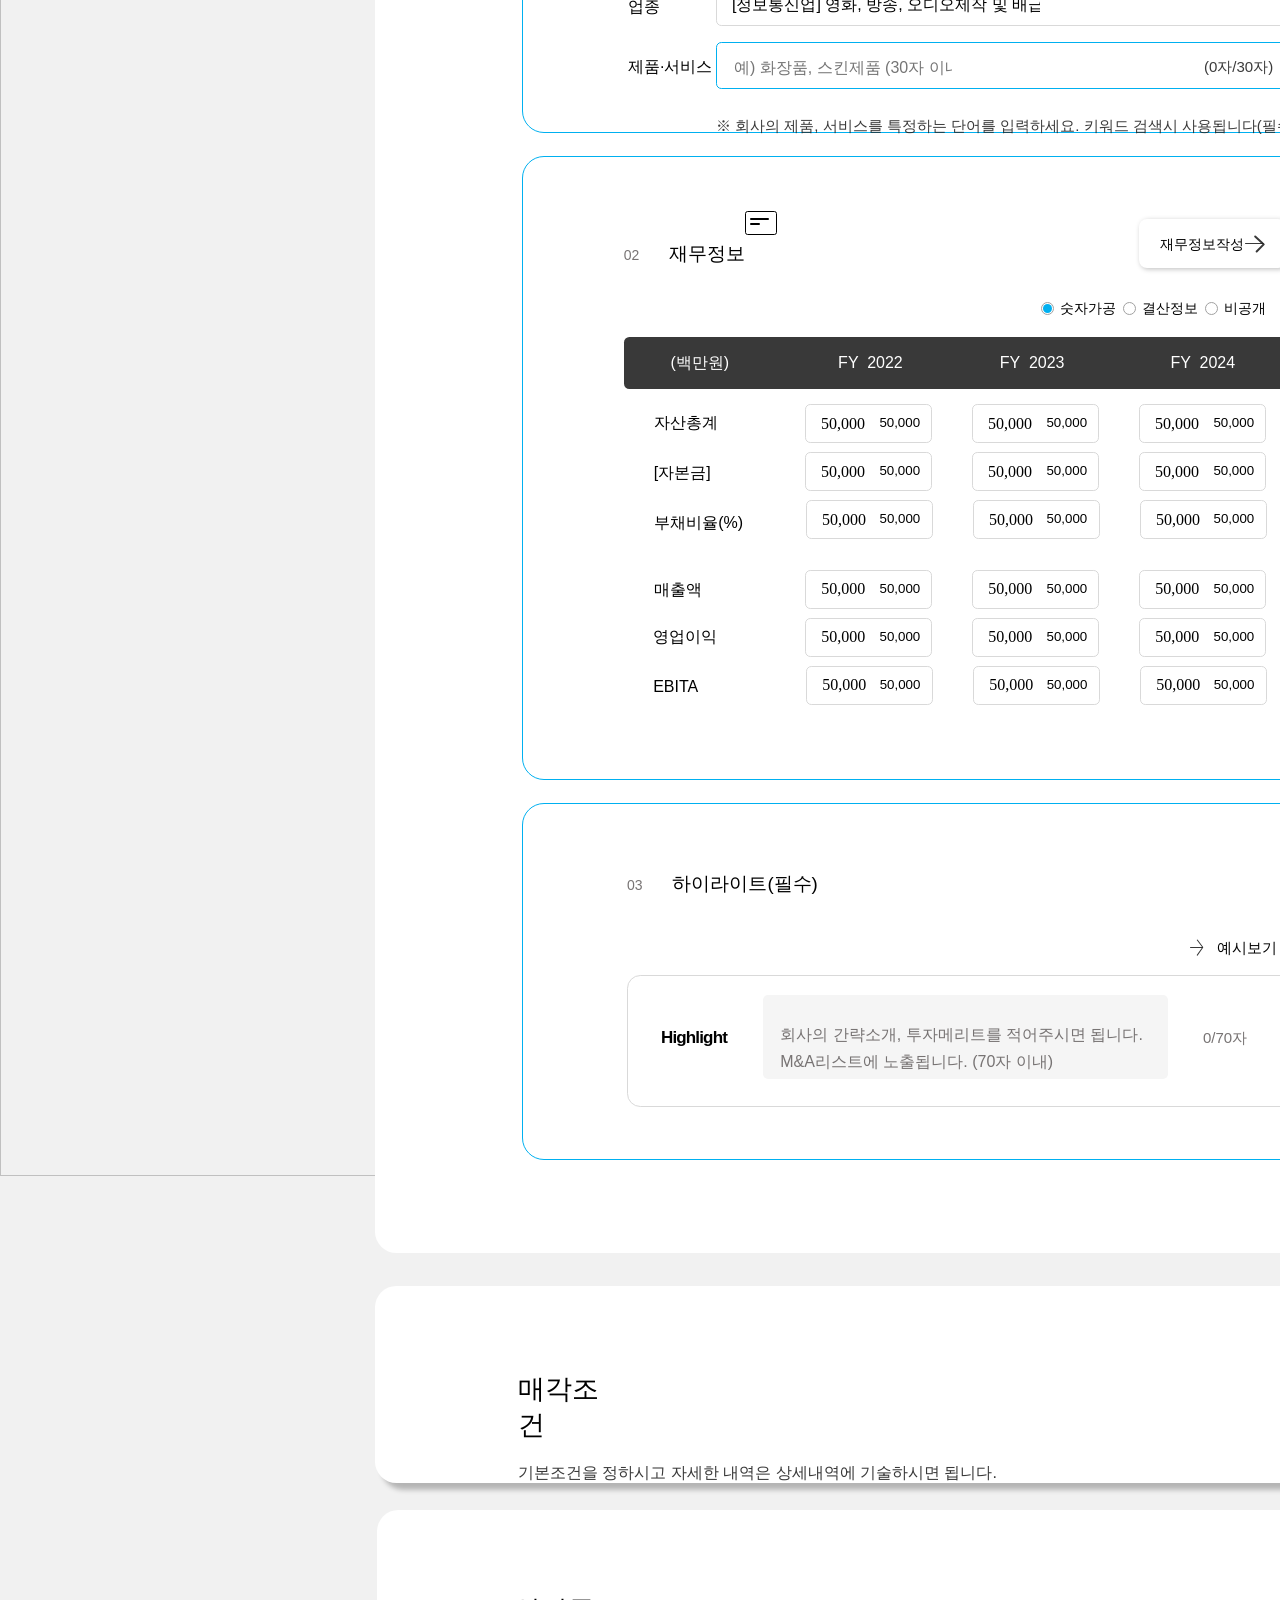
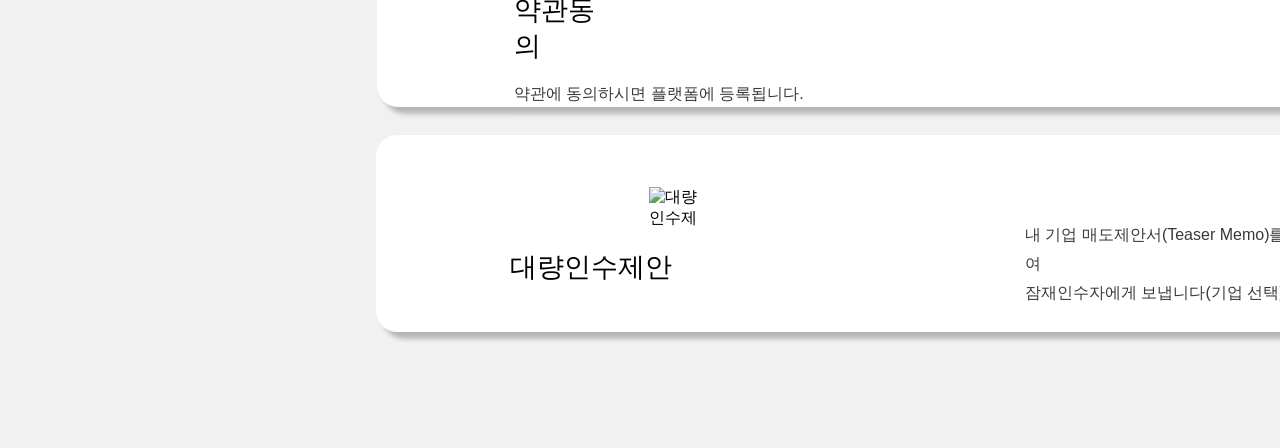
==== commit 1c292b27: "index.html 파일 생성" ====
--- a/test.html
+++ b/test.html
@@ -3,108 +3,383 @@
   <head>
     <meta name="viewport" content="width=device-width, initial-scale=1" />
     <meta charset="utf-8" />
-    <title>마이페이지 - Personalized User Dashboard</title>
+    <title>Upload a Deal - M&A Platform</title>
     <link rel="stylesheet" href="globals.css" />
     <link rel="stylesheet" href="style.css" />
   </head>
   <body>
-    <div class="my-page">
-      <header class="header" role="banner">
-        <img class="logo" src="./img/common/logo.png" alt="PIVOTBRIDGE 로고" />
-        <nav class="menu-wrap" role="navigation" aria-label="주 메뉴">
-          <div class="div">
-            <ul class="right-menu">
-              <li class="menu"><a href="#" class="text">M&amp;A탐색</a></li>
-              <li class="menu"><a href="#" class="text">M&amp;A등록</a></li>
-              <li class="menu"><a href="#" class="text">매칭알림</a></li>
-              <li class="menu"><a href="#" class="text">매각가 추정</a></li>
-              <li class="menu"><a href="#" class="text">데이터룸</a></li>
-              <li class="text-wrapper"><a href="#" class="text">마이페이지</a></li>
-            </ul>
-            <div class="divider"></div>
-            <div class="menu"><a href="#" class="text">제휴기관</a></div>
-          </div>
-          <div class="div">
-            <img class="company-img" src="./img/common/company_img.png" alt="회사 아이콘" />
-            <span class="text-wrapper-2">Company</span>
-          </div>
-          <a href="#" aria-label="로그인">
-            <img class="login-icon" src="./img/common/login_icon.png" alt="로그인 아이콘" />
-          </a>
-        </nav>
+    <main class="t">
+      <img class="vector" src="img/vector.svg" alt="" />
+      <header class="group">
+        <div class="div">
+          <img class="logo" src="img/logo.png" alt="Company Logo" />
+          <nav class="navbar" role="navigation" aria-label="Main navigation">
+            <img class="login-icon" src="img/login-icon.png" alt="Login" />
+            <div class="group-2">
+              <img class="company-img" src="img/company-img.png" alt="Company" />
+              <span class="text-wrapper">Company</span>
+            </div>
+            <a href="#" class="text-wrapper-2">마이페이지</a>
+            <a href="#" class="text-wrapper-3">제휴기관</a>
+            <a href="#" class="m-a">M&amp;A탐색</a>
+            <a href="#" class="text-wrapper-4">매칭알림</a>
+            <a href="#" class="text-wrapper-5">매각가 추정</a>
+            <a href="#" class="text-wrapper-6">데이터룸</a>
+            <div class="group-3">
+              <div class="rectangle"></div>
+              <span class="m-a-2">M&amp;A등록</span>
+            </div>
+          </nav>
+        </div>
       </header>
-      <section class="banner" role="region" aria-label="페이지 배너">
-        <div class="banner-box">
-          <div class="description-box">
-            <h1 class="gateway-to-the-m-a">Personalized User<br />Dashboard</h1>
-            <p class="text-wrapper-3">회원님의 플랫폼 활동정보가 관리됩니다.</p>
-          </div>
-          <img class="banner-img" src="./img/common/banner_img.png" alt="대시보드 일러스트레이션" />
-        </div>
-      </section>
-      <main class="main-area" role="main">
-        <aside class="side-menu" role="complementary" aria-label="사이드 메뉴">
-          <img class="side-menu-img" src="./img/frame_3/side_menu_img.png" alt="사이드 메뉴 배경 이미지" />
-          <nav class="side-menu-box" aria-label="마이페이지 메뉴">
-            <ul class="frame">
-              <li class="side-menu-btn"><a href="#" class="text-wrapper-4">매칭알림</a></li>
-              <li class="side-menu-btn"><a href="#" class="text-wrapper-4">거래관리</a></li>
-              <li class="side-menu-btn"><a href="#" class="text-wrapper-4">관심기업</a></li>
-              <li class="side-menu-btn"><a href="#" class="text-wrapper-4">계정관리</a></li>
-            </ul>
-          </nav>
-        </aside>
-        <article class="mypage-info-content" role="region" aria-labelledby="mypage-title">
-          <div class="rectangle" aria-hidden="true"></div>
-          <div class="frame-2">
-            <header class="frame-3">
-              <h2 id="mypage-title" class="text-wrapper-5">마이페이지</h2>
-              <p class="text-wrapper-6">회원님의 플랫폼 활동정보가 관리됩니다.</p>
-            </header>
-            <section class="info-content" aria-label="마이페이지 기능 안내">
-              <div class="info-box">
-                <div class="info-title">
-                  <img class="title-line" src="img/title-line-3.svg" alt="" role="presentation" />
-                  <h3 class="text-wrapper-7">거래관리</h3>
+      <section class="group-4">
+        <div class="group-5">
+          <p class="element">
+            2단계 정보등록과 약관동의로 이루어집니다. 25만여 잠재<br />인수자에게 대량의 인수제안이 가능합니다.
+          </p>
+          <h1 class="text-wrapper-7">Upload a Deal</h1>
+        </div>
+        <img class="banner-img" src="img/banner-img.png" alt="Banner" />
+      </section>
+      <section class="group-wrapper">
+        <div class="group-6">
+          <div class="group-7">
+            <h2 class="text-wrapper-8">대상기업</h2>
+            <p class="p">M&amp;A대상기업입니다. 상호 혹은 사업자등록번호를 입력해 주세요.</p>
+          </div>
+          <div class="group-8">
+            <div class="ellipse" role="img" aria-label="Step 1"></div>
+            <span class="text-wrapper-9">01</span>
+          </div>
+        </div>
+      </section>
+      <aside class="side-menu" role="complementary" aria-label="Side menu">
+        <button class="div-wrapper" aria-label="매도제안서 예시">
+          <div class="group-9">
+            <span class="text-wrapper-10">매도제안서 예시</span>
+            <div class="group-10">
+              <div class="rectangle-2"></div>
+              <div class="rectangle-3"></div>
+              <div class="rectangle-4"></div>
+            </div>
+          </div>
+        </button>
+        <button class="div-wrapper" aria-label="요약약관">
+          <div class="group-9">
+            <span class="text-wrapper-11">요약약관</span>
+            <div class="group-10">
+              <div class="rectangle-2"></div>
+              <div class="rectangle-3"></div>
+              <div class="rectangle-4"></div>
+            </div>
+          </div>
+        </button>
+        <button class="div-wrapper" aria-label="대량인수제안">
+          <div class="group-11">
+            <span class="text-wrapper-12">대량인수제안</span>
+            <img class="img" src="img/20.png" alt="" />
+          </div>
+        </button>
+      </aside>
+      <section class="group-12">
+        <div class="group-13">
+          <div class="group-14">
+            <div class="group-15">
+              <div class="group-16">
+                <label for="company-type" class="text-wrapper-13">기업상장주식회사</label>
+                <button class="group-17" aria-label="Toggle company type" aria-expanded="false">
+                  <div class="ellipse-2"></div>
+                  <div class="rectangle-5"></div>
+                </button>
+              </div>
+            </div>
+            <div class="group-18">
+              <button class="group-19" aria-label="사업자등록번호 검색">
+                <div class="rectangle-6"></div>
+                <div class="rectangle-7"></div>
+                <div class="rectangle-8"></div>
+              </button>
+              <label for="business-number" class="text-wrapper-14">사업자등록번호</label>
+            </div>
+          </div>
+        </div>
+      </section>
+      <section class="view">
+        <div class="group-20">
+          <p class="teaser-memo">
+            내 기업 매도제안서(Teaser Memo)를 25만여&nbsp;&nbsp;<br />잠재인수자에게 보냅니다(기업 선택)
+          </p>
+          <img class="line" src="img/line-29.svg" alt="" />
+          <div class="group-21">
+            <img class="image" src="img/image-29.png" alt="대량인수제안 아이콘" />
+            <h3 class="text-wrapper-15">대량인수제안</h3>
+          </div>
+        </div>
+      </section>
+      <section class="view-2">
+        <div class="group-22">
+          <div class="group-23">
+            <h2 class="text-wrapper-16">약관동의</h2>
+            <p class="text-wrapper-17">약관에 동의하시면 플랫폼에 등록됩니다.</p>
+          </div>
+          <div class="element-wrapper"><img class="element-2" src="img/44.svg" alt="Step 4" /></div>
+        </div>
+      </section>
+      <section class="view-3">
+        <div class="group-24">
+          <div class="group-25">
+            <h2 class="text-wrapper-16">매각조건</h2>
+            <p class="text-wrapper-18">기본조건을 정하시고 자세한 내역은 상세내역에 기술하시면 됩니다.</p>
+          </div>
+          <div class="group-26">
+            <div class="ellipse-3" role="img" aria-label="Step 2"></div>
+            <span class="text-wrapper-9">02</span>
+          </div>
+        </div>
+      </section>
+      <div class="rectangle-9"></div>
+      <section class="group-27">
+        <div class="group-28">
+          <div class="rectangle-10"></div>
+          <h2 class="text-wrapper-19">기업상장주식회사</h2>
+        </div>
+        <p class="text-wrapper-20">
+          플랫폼 공고내역입니다. 비실명 정책으로 구체식별 정보가 제공되지<br />않습니다. 최종의 편집권한은
+          정보등록자에게 있습니다.
+        </p>
+        <article class="group-29">
+          <div class="group-30">
+            <div class="group-31">
+              <span class="text-wrapper-21">01</span>
+              <h3 class="text-wrapper-22">회사요약</h3>
+            </div>
+            <img class="line-2" src="img/line-73-2.svg" alt="" />
+            <form class="group-32">
+              <div class="auto-flex">
+                <div class="group-33">
+                  <div class="group-34">
+                    <label for="company-name" class="text-wrapper-23">상호</label>
+                    <div class="group-35">
+                      <input type="text" id="company-name" class="rectangle-11" value="코스닥 A사(비실명)" readonly />
+                      <span class="text-wrapper-24">코스닥 A사(비실명)</span>
+                    </div>
+                  </div>
+                  <div class="group-36">
+                    <label for="location" class="text-wrapper-23">소재지</label>
+                    <div class="group-37">
+                      <div class="group-38">
+                        <select id="location" class="text-wrapper-25">
+                          <option>대구·울산·경상북도</option>
+                        </select>
+                        <img class="polygon" src="img/polygon-7-3.svg" alt="" />
+                      </div>
+                    </div>
+                  </div>
                 </div>
-                <ul>
-                  <li class="text-wrapper-8">등록정보 수정, 철회</li>
-                  <li class="text-wrapper-8">TM보내기 (M&amp;A등록시 미발송)</li>
-                  <li class="text-wrapper-8">내게 접수된 거래의향서 답신</li>
-                  <li class="text-wrapper-8">내가 제출한 거래의향서 회신보기</li>
-                </ul>
-              </div>
-              <div class="info-box">
-                <div class="info-title">
-                  <img class="title-line" src="img/title-line-2.svg" alt="" role="presentation" />
-                  <h3 class="text-wrapper-7">매칭알림</h3>
+                <div class="group-33">
+                  <div class="group-36">
+                    <label for="employees" class="text-wrapper-23">직원수</label>
+                    <div class="group-37">
+                      <div class="group-39">
+                        <select id="employees" class="text-wrapper-26">
+                          <option>101~150명</option>
+                        </select>
+                        <img class="polygon" src="img/polygon-7-2.svg" alt="" />
+                      </div>
+                    </div>
+                  </div>
+                  <div class="group-36">
+                    <label for="market-cap" class="text-wrapper-23">시가총액</label>
+                    <div class="group-40">
+                      <div class="group-41">
+                        <select id="market-cap" class="text-wrapper-27">
+                          <option>선택하세요</option>
+                        </select>
+                        <img class="polygon" src="img/polygon-7.svg" alt="" />
+                      </div>
+                    </div>
+                  </div>
                 </div>
-                <ul>
-                  <li class="text-wrapper-8">등록정보 수정, 철회</li>
-                </ul>
-              </div>
-              <div class="info-box">
-                <div class="info-title">
-                  <img class="title-line" src="img/title-line.svg" alt="" role="presentation" />
-                  <h3 class="text-wrapper-7">관심기업</h3>
+                <div class="group-42">
+                  <div class="group-43">
+                    <label for="industry" class="text-wrapper-28">업종</label>
+                    <div class="group-44">
+                      <div class="group-45">
+                        <select id="industry" class="text-wrapper-29">
+                          <option>[정보통신업] 영화, 방송, 오디오제작 및 배급업</option>
+                        </select>
+                        <img class="polygon" src="img/polygon-7-4.svg" alt="" />
+                      </div>
+                    </div>
+                  </div>
                 </div>
-                <ul>
-                  <li class="text-wrapper-8">정보열람, 거래의향서 제출</li>
-                </ul>
-              </div>
-              <div class="info-box">
-                <div class="info-title">
-                  <img class="title-line" src="img/image.svg" alt="" role="presentation" />
-                  <h3 class="text-wrapper-7">계정관리</h3>
+              </div>
+              <div class="group-46">
+                <div class="group-43">
+                  <label for="product-service" class="text-wrapper-30">제품·서비스</label>
+                  <div class="group-47">
+                    <div class="group-48">
+                      <input
+                        type="text"
+                        id="product-service"
+                        class="text-wrapper-31"
+                        placeholder="예) 화장품, 스킨제품 (30자 이내)"
+                        maxlength="30"
+                      />
+                      <span class="text-wrapper-32">(0자/30자)</span>
+                    </div>
+                  </div>
                 </div>
-                <ul>
-                  <li class="text-wrapper-8">개인정보 수정, 탈퇴</li>
-                </ul>
-              </div>
-            </section>
+                <p class="text-wrapper-33">
+                  ※ 회사의 제품, 서비스를 특정하는 단어를 입력하세요. 키워드 검색시 사용됩니다(필수)
+                </p>
+              </div>
+            </form>
           </div>
         </article>
-      </main>
-    </div>
+        <article class="group-49">
+          <div class="group-50">
+            <h3 class="element-3">
+              <span class="span">02</span>
+              <span class="text-wrapper-34">&nbsp;&nbsp;&nbsp;&nbsp; </span>
+              <span class="text-wrapper-35">재무정보</span>
+            </h3>
+            <img class="line-3" src="img/image.svg" alt="" />
+          </div>
+          <div class="group-51" role="img" aria-label="재무정보 아이콘">
+            <div class="rectangle-12"></div>
+            <img class="polygon-2" src="img/polygon-4.svg" alt="" />
+            <div class="rectangle-13"></div>
+            <div class="rectangle-14"></div>
+            <div class="rectangle-15"></div>
+          </div>
+          <div class="group-52">
+            <div class="rectangle-16"></div>
+            <span class="text-wrapper-36">(백만원)</span>
+            <span class="FY">FY&nbsp;&nbsp;2022</span>
+            <span class="FY-2">FY&nbsp;&nbsp;2023</span>
+            <span class="FY-3">FY&nbsp;&nbsp;2024</span>
+            <img class="line-4" src="img/line-16.svg" alt="" />
+            <img class="line-5" src="img/line-17.svg" alt="" />
+            <img class="line-6" src="img/line-18.svg" alt="" />
+            <span class="text-wrapper-37">영업이익</span>
+            <span class="text-wrapper-38">EBITA</span>
+            <span class="text-wrapper-39">부채비율(%)</span>
+            <span class="text-wrapper-40">매출액</span>
+            <img class="line-7" src="img/line-14.svg" alt="" />
+            <img class="line-8" src="img/line-15.svg" alt="" />
+            <div class="group-53">
+              <div class="group-54">
+                <input type="text" class="rectangle-17" value="50,000" aria-label="FY 2022 자산총계" />
+                <span class="text-wrapper-41">50,000</span>
+                <input type="text" class="rectangle-18" value="50,000" aria-label="FY 2023 자산총계" />
+                <span class="text-wrapper-42">50,000</span>
+                <input type="text" class="rectangle-19" value="50,000" aria-label="FY 2024 자산총계" />
+                <span class="text-wrapper-43">50,000</span>
+              </div>
+              <div class="group-55">
+                <input type="text" class="rectangle-17" value="50,000" aria-label="FY 2022 자본금" />
+                <span class="text-wrapper-41">50,000</span>
+                <input type="text" class="rectangle-18" value="50,000" aria-label="FY 2023 자본금" />
+                <span class="text-wrapper-42">50,000</span>
+                <input type="text" class="rectangle-19" value="50,000" aria-label="FY 2024 자본금" />
+                <span class="text-wrapper-43">50,000</span>
+              </div>
+            </div>
+            <div class="group-56">
+              <div class="group-54">
+                <input type="text" class="rectangle-17" value="50,000" aria-label="FY 2022 부채비율" />
+                <span class="text-wrapper-41">50,000</span>
+                <input type="text" class="rectangle-18" value="50,000" aria-label="FY 2023 부채비율" />
+                <span class="text-wrapper-42">50,000</span>
+                <input type="text" class="rectangle-19" value="50,000" aria-label="FY 2024 부채비율" />
+                <span class="text-wrapper-43">50,000</span>
+              </div>
+              <div class="group-55">
+                <input type="text" class="rectangle-17" value="50,000" aria-label="FY 2022 매출액" />
+                <span class="text-wrapper-41">50,000</span>
+                <input type="text" class="rectangle-18" value="50,000" aria-label="FY 2023 매출액" />
+                <span class="text-wrapper-42">50,000</span>
+                <input type="text" class="rectangle-19" value="50,000" aria-label="FY 2024 매출액" />
+                <span class="text-wrapper-43">50,000</span>
+              </div>
+            </div>
+            <div class="group-57">
+              <div class="group-54">
+                <input type="text" class="rectangle-17" value="50,000" aria-label="FY 2022 영업이익" />
+                <span class="text-wrapper-41">50,000</span>
+                <input type="text" class="rectangle-18" value="50,000" aria-label="FY 2023 영업이익" />
+                <span class="text-wrapper-42">50,000</span>
+                <input type="text" class="rectangle-19" value="50,000" aria-label="FY 2024 영업이익" />
+                <span class="text-wrapper-43">50,000</span>
+              </div>
+              <div class="group-55">
+                <input type="text" class="rectangle-17" value="50,000" aria-label="FY 2022 EBITA" />
+                <span class="text-wrapper-41">50,000</span>
+                <input type="text" class="rectangle-18" value="50,000" aria-label="FY 2023 EBITA" />
+                <span class="text-wrapper-42">50,000</span>
+                <input type="text" class="rectangle-19" value="50,000" aria-label="FY 2024 EBITA" />
+                <span class="text-wrapper-43">50,000</span>
+              </div>
+            </div>
+            <span class="text-wrapper-44">자산총계</span>
+            <span class="text-wrapper-45">[자본금]</span>
+          </div>
+          <fieldset class="group-58">
+            <legend class="sr-only">재무정보 표시 옵션</legend>
+            <div class="group-59">
+              <label for="number-processing" class="text-wrapper-46">숫자가공</label>
+              <input type="radio" id="number-processing" name="financial-display" class="ellipse-4" checked />
+              <div class="ellipse-5"></div>
+            </div>
+            <div class="group-60">
+              <label for="settlement-info" class="text-wrapper-47">결산정보</label>
+              <input type="radio" id="settlement-info" name="financial-display" class="ellipse-4" />
+            </div>
+            <div class="group-61">
+              <label for="private" class="text-wrapper-47">비공개</label>
+              <input type="radio" id="private" name="financial-display" class="ellipse-4" />
+            </div>
+          </fieldset>
+          <button class="group-62" aria-label="재무정보작성">
+            <div class="rectangle-20"></div>
+            <div class="group-63">
+              <div class="rectangle-21"></div>
+              <div class="rectangle-22"></div>
+              <div class="rectangle-23"></div>
+            </div>
+            <span class="text-wrapper-48">재무정보작성</span>
+          </button>
+        </article>
+        <article class="group-64">
+          <div class="rectangle-24"></div>
+          <div class="group-65">
+            <h3 class="element-4">
+              <span class="span">03</span>
+              <span class="text-wrapper-34">&nbsp;&nbsp;&nbsp;&nbsp; </span>
+              <span class="text-wrapper-35">하이라이트(필수)</span>
+            </h3>
+            <img class="line-3" src="img/line-73.svg" alt="" />
+          </div>
+          <textarea class="rectangle-25" aria-label="하이라이트 입력" maxlength="70"></textarea>
+          <label for="highlight-input" class="text-wrapper-49">Highlight</label>
+          <span class="text-wrapper-50">0/70자</span>
+          <div class="rectangle-26"></div>
+          <div class="m-a-wrapper">
+            <p class="m-a-3">
+              회사의 간략소개, 투자메리트를 적어주시면 됩니다. M&amp;A리스트에 노출됩니다. (70자 이내)
+            </p>
+          </div>
+          <button class="group-66" aria-label="예시보기">
+            <div class="group-67"><span class="text-wrapper-51">예시보기</span></div>
+            <div class="group-68">
+              <div class="rectangle-27"></div>
+              <div class="rectangle-28"></div>
+              <div class="rectangle-29"></div>
+            </div>
+          </button>
+        </article>
+      </section>
+    </main>
   </body>
 </html>
--- a/globals.css
+++ b/globals.css
@@ -16,17 +16,17 @@
 a {
   text-decoration: none;
 }
+/* @FONTWARNING[{"type": "restricted", "family": "Inter-Medium", "weight": "500", "style": "normal", "allowsCrossOrigin": false}] */
+
+@font-face {
+  font-family: "Inter-Medium";
+  src: local("Inter-Medium");
+}
 /* @FONTWARNING[{"type": "restricted", "family": "Inter-Regular", "weight": "400", "style": "normal", "allowsCrossOrigin": false}] */
 
 @font-face {
   font-family: "Inter-Regular";
   src: local("Inter-Regular");
-}
-/* @FONTWARNING[{"type": "restricted", "family": "Inter-Medium", "weight": "500", "style": "normal", "allowsCrossOrigin": false}] */
-
-@font-face {
-  font-family: "Inter-Medium";
-  src: local("Inter-Medium");
 }
 /* @FONTWARNING[{"type": "restricted", "family": "Noto Sans-Bold", "weight": "700", "style": "normal", "allowsCrossOrigin": false}] */
 
@@ -34,9 +34,21 @@
   font-family: "Noto Sans-Bold";
   src: local("Noto Sans-Bold");
 }
-/* @FONTWARNING[{"type": "restricted", "family": "Inter-Bold", "weight": "700", "style": "normal", "allowsCrossOrigin": false}] */
+/* @FONTWARNING[{"type": "restricted", "family": "Noto Sans-Regular", "weight": "400", "style": "normal", "allowsCrossOrigin": false}] */
 
 @font-face {
-  font-family: "Inter-Bold";
-  src: local("Inter-Bold");
+  font-family: "Noto Sans-Regular";
+  src: local("Noto Sans-Regular");
+}
+/* @FONTWARNING[{"type": "restricted", "family": "Inter-SemiBold", "weight": "600", "style": "normal", "allowsCrossOrigin": false}] */
+
+@font-face {
+  font-family: "Inter-SemiBold";
+  src: local("Inter-SemiBold");
+}
+/* @FONTWARNING[{"type": "restricted", "family": "Noto Sans CJK KR-Regular", "weight": "400", "style": "normal", "allowsCrossOrigin": false}] */
+
+@font-face {
+  font-family: "Noto Sans CJK KR-Regular";
+  src: local("Noto Sans CJK KR-Regular");
 }
--- a/style.css
+++ b/style.css
@@ -1,454 +1,2157 @@
-.my-page {
-  display: flex;
-  flex-direction: column;
+.t {
+  background-color: #f1f1f1;
+  overflow: hidden;
+  width: 100%;
+  min-width: 1920px;
+  min-height: 3648px;
+  position: relative;
+}
+
+.t .vector {
+  position: absolute;
+  width: 99.17%;
+  height: 60.49%;
+  top: 39.51%;
+  left: 0;
+}
+
+.t .group {
+  position: absolute;
+  top: 0;
+  left: 0;
+  height: 107px;
+  display: flex;
+  padding: 32.8px 123.9px;
+  justify-content: flex-end;
   align-items: flex-start;
+  min-width: 1920px;
+  background-color: #000000;
+}
+
+.t .div {
+  width: 1581px;
+  height: 40px;
   position: relative;
-  background-color: #f5f5f5;
-}
-
-@keyframes animate-enter-frames {
-  from {
-    opacity: 0;
-    transform: translate(0, -340px);
-  }
-  to {
-    opacity: 1;
-    transform: translate(0, 0);
-    display: flex;
-  }
-}
-
-.my-page .header {
-  display: flex;
-  height: 105px;
-  align-items: center;
-  justify-content: space-between;
-  padding: 33px 116px;
-  position: relative;
-  align-self: stretch;
+}
+
+.t .logo {
+  position: absolute;
   width: 100%;
-  background-color: #000000;
-}
-
-.my-page .logo {
-  position: relative;
-  width: 176.87px;
-  height: 19.12px;
-}
-
-.my-page .menu-wrap {
-  gap: 35px;
-  display: inline-flex;
-  align-items: center;
-  position: relative;
-  flex: 0 0 auto;
-}
-
-.my-page .div {
-  display: inline-flex;
-  align-items: center;
-  gap: 15px;
-  position: relative;
-  flex: 0 0 auto;
-}
-
-.my-page .right-menu {
-  display: inline-flex;
-  align-items: center;
-  gap: 12px;
-  position: relative;
-  flex: 0 0 auto;
-}
-
-.my-page .menu {
-  gap: 10px;
-  padding: 10px 13px;
+  height: 72.35%;
+  top: 27.65%;
+  left: 0;
+}
+
+.t .navbar {
+  position: absolute;
+  width: 59.65%;
+  height: 100%;
+  top: 0;
+  left: 41.11%;
+}
+
+.t .login-icon {
+  position: absolute;
+  width: 4.84%;
+  height: 100%;
+  top: 0;
+  left: 95.16%;
+}
+
+.t .group-2 {
+  position: absolute;
+  width: 12.41%;
+  height: 77.05%;
+  top: 13.01%;
+  left: 78.15%;
+}
+
+.t .company-img {
+  position: absolute;
+  width: 100%;
+  height: 100%;
+  top: 0;
+  left: 0;
+}
+
+.t .text-wrapper {
+  position: absolute;
+  width: 62.39%;
+  height: 61.29%;
+  top: 14.52%;
+  left: 35.90%;
+  font-family: "Inter-Medium", Helvetica;
+  font-weight: 500;
+  color: #ffffff;
+  font-size: 16px;
+  letter-spacing: 0;
+  line-height: normal;
+  white-space: nowrap;
+}
+
+.t .text-wrapper-2 {
+  width: 7.85%;
+  left: 54.82%;
+  position: absolute;
+  height: 47.22%;
+  top: 29.17%;
+  font-family: "Inter-Regular", Helvetica;
+  font-weight: 400;
+  color: #ffffff;
+  font-size: 16px;
+  letter-spacing: 0;
+  line-height: normal;
+  white-space: nowrap;
+}
+
+.t .text-wrapper-3 {
+  width: 6.26%;
+  left: 68.29%;
+  position: absolute;
+  height: 47.22%;
+  top: 29.17%;
+  font-family: "Inter-Regular", Helvetica;
+  font-weight: 400;
+  color: #ffffff;
+  font-size: 16px;
+  letter-spacing: 0;
+  line-height: normal;
+  white-space: nowrap;
+}
+
+.t .m-a {
+  position: absolute;
+  width: 6.89%;
+  height: 47.22%;
+  top: 29.17%;
+  left: 0;
+  font-family: "Inter-Regular", Helvetica;
+  font-weight: 400;
+  color: #ffffff;
+  font-size: 16px;
+  letter-spacing: 0;
+  line-height: normal;
+  white-space: nowrap;
+}
+
+.t .text-wrapper-4 {
+  width: 6.26%;
+  left: 21.84%;
+  position: absolute;
+  height: 47.22%;
+  top: 29.17%;
+  font-family: "Inter-Regular", Helvetica;
+  font-weight: 400;
+  color: #ffffff;
+  font-size: 16px;
+  letter-spacing: 0;
+  line-height: normal;
+  white-space: nowrap;
+}
+
+.t .text-wrapper-5 {
+  width: 8.38%;
+  left: 32.13%;
+  position: absolute;
+  height: 47.22%;
+  top: 29.17%;
+  font-family: "Inter-Regular", Helvetica;
+  font-weight: 400;
+  color: #ffffff;
+  font-size: 16px;
+  letter-spacing: 0;
+  line-height: normal;
+  white-space: nowrap;
+}
+
+.t .text-wrapper-6 {
+  width: 6.26%;
+  left: 44.54%;
+  position: absolute;
+  height: 47.22%;
+  top: 29.17%;
+  font-family: "Inter-Regular", Helvetica;
+  font-weight: 400;
+  color: #ffffff;
+  font-size: 16px;
+  letter-spacing: 0;
+  line-height: normal;
+  white-space: nowrap;
+}
+
+.t .group-3 {
+  position: absolute;
+  width: 10.71%;
+  height: 96.93%;
+  top: 3.07%;
+  left: 9.12%;
+}
+
+.t .rectangle {
+  position: absolute;
+  width: 98.02%;
+  height: 100%;
+  top: 0;
+  left: 0;
+  background-color: #5530e6;
   border-radius: 19.5px;
-  transition: all 0.2s ease;
-  display: inline-flex;
-  align-items: center;
-  position: relative;
-  flex: 0 0 auto;
-}
-
-.my-page .menu:hover {
-  background-color: #5531e6;
-}
-
-.my-page .text {
-  position: relative;
-  width: fit-content;
-  margin-top: -1.00px;
-  font-family: "Inter-Regular", Helvetica;
-  font-weight: 400;
-  font-size: 16px;
-  white-space: nowrap;
+}
+
+.t .m-a-2 {
+  width: 64.36%;
+  height: 48.72%;
+  top: 28.21%;
+  left: 16.83%;
+  position: absolute;
+  font-family: "Inter-Regular", Helvetica;
+  font-weight: 400;
   color: #ffffff;
+  font-size: 16px;
   letter-spacing: 0;
   line-height: normal;
-}
-
-.my-page .text-wrapper {
-  gap: 10px;
-  padding: 10px 13px;
-  background-color: #5531e6;
-  border-radius: 19.5px;
-  display: inline-flex;
-  align-items: center;
-  position: relative;
-  flex: 0 0 auto;
-}
-
-.my-page .divider {
-  position: relative;
-  width: 1px;
-  height: 12px;
-  background-color: #fff;
-}
-
-.my-page .company-img {
-  position: relative;
-  width: 26px;
-  height: 31px;
-}
-
-.my-page .text-wrapper-2 {
-  position: relative;
-  width: fit-content;
-  font-family: "Inter-Medium", Helvetica;
-  font-weight: 500;
+  white-space: nowrap;
+}
+
+.t .group-4 {
+  position: absolute;
+  top: 107px;
+  left: 1px;
+  width: 1920px;
+  height: 341px;
+  background-color: #151515;
+}
+
+.t .group-5 {
+  position: absolute;
+  width: 21.74%;
+  height: 35.39%;
+  top: 46.63%;
+  left: 20.36%;
+}
+
+.t .element {
+  position: absolute;
+  width: 98.72%;
+  height: 45.30%;
+  top: 54.70%;
+  left: 0;
+  font-family: "Inter-Regular", Helvetica;
+  font-weight: 400;
   color: #ffffff;
   font-size: 16px;
   letter-spacing: 0;
-  line-height: normal;
-  white-space: nowrap;
-}
-
-.my-page .login-icon {
-  position: relative;
-  width: 33.67px;
-  height: 32.78px;
-}
-
-.my-page .banner {
-  flex-direction: column;
-  height: 340px;
-  justify-content: flex-end;
-  gap: 10px;
-  padding: 0px 87px 0px 444px;
-  background-color: #151515;
-  opacity: 0;
-  transform: translate(0, -340px);
-  animation: animate-enter-frames 0.70s ease-in-out 0.00s 1 normal forwards;
-  align-items: flex-start;
-  position: relative;
-  align-self: stretch;
-  width: 100%;
-}
-
-.my-page .banner-box {
-  display: flex;
-  justify-content: space-between;
-  flex: 0 0 auto;
-  align-items: flex-start;
-  position: relative;
-  align-self: stretch;
-  width: 100%;
-}
-
-.my-page .description-box {
-  display: flex;
-  flex-direction: column;
-  width: 382px;
-  align-items: flex-start;
-  gap: 28px;
-  position: relative;
-}
-
-.my-page .gateway-to-the-m-a {
-  position: relative;
-  width: fit-content;
-  margin-top: -1.00px;
+  line-height: 29px;
+}
+
+.t .text-wrapper-7 {
+  position: absolute;
+  top: 0;
+  left: 0;
   font-family: "Noto Sans-Bold", Helvetica;
   font-weight: 700;
   color: #ffffff;
-  font-size: 46.7px;
-  letter-spacing: -2.33px;
-  line-height: 53px;
-}
-
-.my-page .text-wrapper-3 {
+  font-size: 47px;
+  letter-spacing: -2.35px;
+  line-height: 29.3px;
+  white-space: nowrap;
+}
+
+.t .banner-img {
+  position: absolute;
+  width: 31.61%;
+  height: 62.17%;
+  top: 37.83%;
+  left: 68.39%;
+}
+
+.t .group-wrapper {
+  position: absolute;
+  top: 546px;
+  left: 375px;
+  height: 197px;
+  display: flex;
+  padding: 64.3px 136px;
+  align-items: flex-end;
+  min-width: 1171px;
+  background-color: #00b0f0;
+  border-radius: 21.33px;
+  box-shadow: 6.67px 6.67px 5.33px #00000040;
+}
+
+.t .group-6 {
+  width: 898px;
+  height: 68px;
+  display: flex;
+  gap: 389.5px;
+}
+
+.t .group-7 {
+  margin-top: 1px;
+  width: 441px;
+  height: 67px;
   position: relative;
-  width: fit-content;
-  font-family: "Inter-Regular", Helvetica;
-  font-weight: 400;
+}
+
+.t .text-wrapper-8 {
+  position: absolute;
+  top: 0;
+  left: 0;
+  font-family: "Inter-Medium", Helvetica;
+  font-weight: 500;
   color: #ffffff;
-  font-size: 16px;
+  font-size: 27px;
+  letter-spacing: 0;
+  line-height: normal;
+}
+
+.t .p {
+  top: 48px;
+  left: 0;
+  position: absolute;
+  font-family: "Inter-Regular", Helvetica;
+  font-weight: 400;
+  color: #ffffff;
+  font-size: 16px;
+  letter-spacing: 0;
+  line-height: normal;
+  white-space: nowrap;
+}
+
+.t .group-8 {
+  width: 70px;
+  height: 68px;
+  position: relative;
+}
+
+.t .ellipse {
+  position: absolute;
+  top: 0;
+  left: 0;
+  width: 68px;
+  height: 68px;
+  background-color: #ffffff;
+  border-radius: 34px;
+}
+
+.t .text-wrapper-9 {
+  position: absolute;
+  top: 25px;
+  left: 26px;
+  width: 15px;
+  font-family: "Noto Sans-Regular", Helvetica;
+  font-weight: 400;
+  color: #252525;
+  font-size: 13px;
+  text-align: center;
+  letter-spacing: 0;
+  line-height: normal;
+}
+
+.t .side-menu {
+  position: absolute;
+  width: 203px;
+  height: 216px;
+  top: 547px;
+  left: 1579px;
+  display: flex;
+  flex-direction: column;
+  gap: 20px;
+}
+
+.t .div-wrapper {
+  width: 202.66px;
+  height: 58.67px;
+  background-color: #ffffff;
+  border-radius: 29.33px;
+  box-shadow: 4px 4px 5.33px #00000040;
+}
+
+.t .group-9 {
+  position: relative;
+  width: 77.96%;
+  height: 47.73%;
+  top: 25.57%;
+  left: 11.35%;
+}
+
+.t .text-wrapper-10 {
+  position: absolute;
+  width: 72.79%;
+  height: 100%;
+  top: 0;
+  left: 0;
+  font-family: "Inter-Regular", Helvetica;
+  font-weight: 400;
+  color: #000000;
+  font-size: 17px;
   letter-spacing: 0;
   line-height: 29px;
   white-space: nowrap;
 }
 
-.my-page .banner-img {
+.t .group-10 {
+  position: absolute;
+  top: 5px;
+  left: 137px;
+  width: 19px;
+  height: 17px;
+  display: flex;
+  flex-direction: column;
+}
+
+.t .rectangle-2 {
+  margin-left: 7.9px;
+  width: 11.98px;
+  height: 1.49px;
+  margin-top: 4.0px;
+  background-color: #242424e6;
+  border-radius: 8px;
+  transform: rotate(44.64deg);
+}
+
+.t .rectangle-3 {
+  width: 18.44px;
+  height: 1.44px;
+  margin-top: 2.3px;
+  background-color: #242424e6;
+  border-radius: 8px;
+}
+
+.t .rectangle-4 {
+  margin-left: 8.0px;
+  width: 11.95px;
+  height: 1.49px;
+  margin-top: 2.6px;
+  background-color: #242424e6;
+  border-radius: 8px;
+  transform: rotate(-46.71deg);
+}
+
+.t .text-wrapper-11 {
+  position: absolute;
+  width: 39.88%;
+  height: 100%;
+  top: 0;
+  left: 0;
+  font-family: "Inter-Regular", Helvetica;
+  font-weight: 400;
+  color: #000000;
+  font-size: 17px;
+  letter-spacing: 0;
+  line-height: 29px;
+  white-space: nowrap;
+}
+
+.t .group-11 {
   position: relative;
-  width: 514.01px;
-  height: 211.99px;
-}
-
-.my-page .main-area {
-  display: flex;
-  align-items: flex-start;
-  justify-content: center;
-  gap: 17px;
-  padding: 68px 0px;
+  width: 79.11%;
+  height: 70.45%;
+  top: 14.78%;
+  left: 11.35%;
+}
+
+.t .text-wrapper-12 {
+  position: absolute;
+  width: 61.75%;
+  height: 67.74%;
+  top: 16.94%;
+  left: 0;
+  font-family: "Inter-Regular", Helvetica;
+  font-weight: 400;
+  color: #000000;
+  font-size: 17px;
+  letter-spacing: 0;
+  line-height: 29px;
+  white-space: nowrap;
+}
+
+.t .img {
+  position: absolute;
+  width: 27.03%;
+  height: 100%;
+  top: 0;
+  left: 72.97%;
+}
+
+.t .group-12 {
+  position: absolute;
+  top: 758px;
+  left: 375px;
+  width: 1171px;
+  height: 197px;
+  display: flex;
+  background-color: #ffffff;
+  border-radius: 21.33px;
+}
+
+.t .group-13 {
+  margin-top: 44px;
+  height: 104px;
+  margin-left: 297.3px;
+  display: flex;
+  padding: 20.0px 38.3px;
+  justify-content: flex-end;
+  align-items: flex-end;
+  min-width: 575.99px;
+  background-image: url(./img/rectangle-33.png);
+  background-size: 100% 100%;
+}
+
+.t .group-14 {
+  width: 486px;
+  height: 64px;
+  display: flex;
+  gap: 47.1px;
+}
+
+.t .group-15 {
+  width: 299.86px;
+  height: 64px;
+  display: flex;
+  background-color: #ffffff;
+  border-radius: 32px;
+  border: 1.33px solid;
+  border-color: #f5f5f5;
+  box-shadow: 4px 4px 5.33px #00000040;
+}
+
+.t .group-16 {
+  margin-top: 19px;
+  width: 252.24px;
+  height: 26px;
+  margin-left: 25.0px;
+  display: flex;
+  gap: 30px;
+}
+
+.t .text-wrapper-13 {
+  margin-top: 3px;
+  width: 197px;
+  height: 23px;
+  font-family: "Inter-Regular", Helvetica;
+  font-weight: 400;
+  color: #000000;
+  font-size: 19px;
+  letter-spacing: 0;
+  line-height: normal;
+}
+
+.t .group-17 {
+  margin-top: 0;
+  width: 23.24px;
+  height: 25.39px;
   position: relative;
-  align-self: stretch;
-  width: 100%;
-  flex: 0 0 auto;
-}
-
-.my-page .side-menu {
+  transform: rotate(180deg);
+}
+
+.t .ellipse-2 {
+  position: absolute;
+  top: 6px;
+  left: 4px;
+  width: 20px;
+  height: 20px;
+  border-radius: 9.82px / 9.83px;
+  border: 1.87px solid;
+  border-color: #686868;
+}
+
+.t .rectangle-5 {
+  position: absolute;
+  top: 4px;
+  left: -1px;
+  width: 11px;
+  height: 2px;
+  background-color: #00b0f0;
+  border-radius: 0.93px;
+  border: 1.33px solid;
+  border-color: #686868;
+  transform: rotate(-309.21deg);
+}
+
+.t .group-18 {
+  margin-top: 24px;
+  width: 141.02px;
+  display: flex;
+  gap: 15.3px;
+}
+
+.t .group-19 {
+  width: 19.72px;
+  height: 18.79px;
+  display: flex;
+  flex-direction: column;
+}
+
+.t .rectangle-6 {
+  margin-left: 8.2px;
+  width: 12.82px;
+  height: 1.59px;
+  margin-top: 4.3px;
+  background-color: #777373;
+  border-radius: 8px;
+  transform: rotate(45.40deg);
+}
+
+.t .rectangle-7 {
+  width: 19.47px;
+  height: 1.56px;
+  margin-top: 2.5px;
+  background-color: #777373;
+  border-radius: 8px;
+}
+
+.t .rectangle-8 {
+  margin-left: 8.4px;
+  width: 12.8px;
+  height: 1.6px;
+  margin-top: 2.8px;
+  background-color: #777373;
+  border-radius: 8px;
+  transform: rotate(-47.47deg);
+}
+
+.t .text-wrapper-14 {
+  width: 104px;
+  height: 19px;
+  font-family: "Inter-Regular", Helvetica;
+  font-weight: 400;
+  color: #252525e6;
+  font-size: 16px;
+  letter-spacing: 0;
+  line-height: normal;
+  white-space: nowrap;
+}
+
+.t .view {
+  position: absolute;
+  top: 3335px;
+  left: 376px;
+  width: 1172px;
+  height: 197px;
+  background-color: #ffffff;
+  border-radius: 21.33px;
+  box-shadow: 6.67px 6.67px 5.33px #00000040;
+}
+
+.t .group-20 {
   position: relative;
-  width: 260px;
-  height: 763px;
-}
-
-.my-page .side-menu-img {
-  position: absolute;
-  top: 0;
-  left: 0;
-  width: 260px;
-  height: 186px;
+  width: 71.25%;
+  height: 45.61%;
+  top: 26.53%;
+  left: 11.43%;
+}
+
+.t .teaser-memo {
+  position: absolute;
+  width: 38.08%;
+  height: 64.44%;
+  top: 18.89%;
+  left: 61.68%;
+  font-family: "Inter-Regular", Helvetica;
+  font-weight: 400;
+  color: #242424e6;
+  font-size: 16px;
+  letter-spacing: 0;
+  line-height: 29px;
+}
+
+.t .line {
+  position: absolute;
+  top: 2px;
+  left: 435px;
+  width: 1px;
+  height: 88px;
+}
+
+.t .group-21 {
+  position: absolute;
+  top: 0;
+  left: 0;
+  width: 198px;
+  height: 68px;
+}
+
+.t .image {
+  position: absolute;
+  top: 0;
+  left: 139px;
+  width: 57px;
+  height: 41px;
+  aspect-ratio: 1.37;
   object-fit: cover;
 }
 
-.my-page .side-menu-box {
+.t .text-wrapper-15 {
+  position: absolute;
+  top: 35px;
+  left: 0;
+  font-family: "Inter-Medium", Helvetica;
+  font-weight: 500;
+  color: #000000;
+  font-size: 27px;
+  letter-spacing: 0;
+  line-height: normal;
+}
+
+.t .view-2 {
+  position: absolute;
+  top: 3110px;
+  left: 377px;
+  height: 197px;
+  display: flex;
+  padding: 59.3px 137px;
+  align-items: flex-end;
+  min-width: 1171px;
+  background-color: #ffffff;
+  border-radius: 21.33px;
+  box-shadow: 6.67px 6.67px 5.33px #00000040;
+}
+
+.t .group-22 {
+  width: 896px;
+  height: 78px;
+  position: relative;
+}
+
+.t .group-23 {
+  position: absolute;
+  top: 0;
+  left: 0;
+  width: 273px;
+  height: 78px;
+  display: flex;
   flex-direction: column;
-  width: 260px;
-  height: 577px;
-  padding: 30px 0px 0px;
-  position: absolute;
-  top: 186px;
-  left: 0;
-  background-color: #000000;
-  border-radius: 0px 0px 16px 16px;
-  display: flex;
-  align-items: center;
-  gap: 10px;
-  overflow: hidden;
-}
-
-.my-page .frame {
-  display: inline-flex;
+  gap: 15px;
+}
+
+.t .text-wrapper-16 {
+  width: 100px;
+  height: 33px;
+  font-family: "Inter-Medium", Helvetica;
+  font-weight: 500;
+  color: #000000;
+  font-size: 27px;
+  letter-spacing: 0;
+  line-height: normal;
+}
+
+.t .text-wrapper-17 {
+  width: 269px;
+  height: 30px;
+  font-family: "Inter-Regular", Helvetica;
+  font-weight: 400;
+  color: #242424e6;
+  font-size: 16px;
+  letter-spacing: 0;
+  line-height: 29.3px;
+  white-space: nowrap;
+}
+
+.t .element-wrapper {
+  position: absolute;
+  width: 7.29%;
+  height: 82.72%;
+  top: 8.97%;
+  left: 92.71%;
+  display: flex;
+  background-image: url(./img/43.svg);
+  background-size: 100% 100%;
+}
+
+.t .element-2 {
+  flex: 1;
+  width: 32.65px;
+}
+
+.t .view-3 {
+  position: absolute;
+  top: 2886px;
+  left: 375px;
+  height: 197px;
+  display: flex;
+  padding: 56.3px 130.2px;
+  justify-content: flex-end;
+  align-items: flex-end;
+  min-width: 1171px;
+  background-color: #ffffff;
+  border-radius: 21.33px;
+  box-shadow: 6.67px 6.67px 5.33px #00000040;
+}
+
+.t .group-24 {
+  width: 898px;
+  display: flex;
+  gap: 382.5px;
+}
+
+.t .group-25 {
+  width: 448px;
+  height: 78px;
+  display: flex;
   flex-direction: column;
-  gap: 21px;
-  flex: 0 0 auto;
-  align-items: flex-start;
+  gap: 15px;
+}
+
+.t .text-wrapper-18 {
+  width: 444px;
+  height: 30px;
+  font-family: "Inter-Regular", Helvetica;
+  font-weight: 400;
+  color: #242424e6;
+  font-size: 16px;
+  letter-spacing: 0;
+  line-height: 29.3px;
+  white-space: nowrap;
+}
+
+.t .group-26 {
+  margin-top: 7.0px;
+  width: 70px;
+  height: 68px;
   position: relative;
 }
 
-.my-page .side-menu-btn {
-  width: 213px;
-  height: 80px;
-  justify-content: space-around;
+.t .ellipse-3 {
+  position: absolute;
+  top: 0;
+  left: 0;
+  width: 68px;
+  height: 68px;
+  background-color: #d9d9d9;
+  border-radius: 34px;
+}
+
+.t .rectangle-9 {
+  position: absolute;
+  top: 968px;
+  left: 375px;
+  width: 1171px;
+  height: 1885px;
+  background-color: #ffffff;
+  border-radius: 21.33px;
+}
+
+.t .group-27 {
+  position: absolute;
+  top: 1029px;
+  left: 521px;
+  width: 881px;
+  height: 1727px;
+  display: flex;
+  flex-direction: column;
+}
+
+.t .group-28 {
+  width: 880px;
+  height: 110px;
   position: relative;
-  border-radius: 6px;
-  background: linear-gradient(
-0deg, rgba(19, 19, 19, 1) 80%, rgba(97, 97, 97, 1) 100%);
-  display: flex;
-  align-items: center;
-  gap: 10px;
-  overflow: hidden;
-}
-
-.my-page .text-wrapper-4 {
-  position: relative;
-  width: fit-content;
-  font-family: "Inter-Regular", Helvetica;
-  font-weight: 400;
-  font-size: 16px;
-  text-align: center;
-  white-space: nowrap;
+}
+
+.t .rectangle-10 {
+  position: absolute;
+  top: 0;
+  left: 0;
+  width: 878px;
+  height: 110px;
+  background-color: #00b0f0;
+  border-radius: 12px;
+}
+
+.t .text-wrapper-19 {
+  position: absolute;
+  top: 40px;
+  left: 358px;
+  font-family: "Inter-Medium", Helvetica;
+  font-weight: 500;
   color: #ffffff;
+  font-size: 22px;
+  letter-spacing: 0;
+  line-height: 29px;
+  white-space: nowrap;
+}
+
+.t .text-wrapper-20 {
+  margin-left: 24px;
+  width: 444px;
+  height: 56px;
+  margin-top: 39px;
+  font-family: "Inter-Regular", Helvetica;
+  font-weight: 400;
+  color: #242424e6;
+  font-size: 16px;
+  letter-spacing: 0;
+  line-height: 28px;
+}
+
+.t .group-29 {
+  margin-left: 1px;
+  width: 878px;
+  height: 447px;
+  margin-top: 42px;
+  display: flex;
+  border-radius: 22px;
+  border: 1.5px solid;
+  border-color: #00b0f0;
+}
+
+.t .group-30 {
+  margin-top: 58px;
+  width: 668px;
+  height: 332px;
+  margin-left: 105px;
+  display: flex;
+  flex-direction: column;
+}
+
+.t .group-31 {
+  width: 114px;
+  display: flex;
+  gap: 24px;
+}
+
+.t .text-wrapper-21 {
+  margin-top: 4px;
+  width: 16px;
+  height: 17px;
+  font-family: "Inter-Medium", Helvetica;
+  font-weight: 500;
+  color: #777373;
+  font-size: 14px;
   letter-spacing: 0;
   line-height: normal;
 }
 
-.my-page .mypage-info-content {
-  display: flex;
-  width: 1082px;
-  height: 763px;
-  align-items: flex-start;
-  gap: 10px;
-  padding: 80px 95px 80px 90px;
-  position: relative;
-  border-radius: 16px;
-  overflow: hidden;
-  background-image: url(./img/frame_3/main_img.png);
-  background-size: cover;
-  background-position: 50% 50%;
-}
-
-.my-page .rectangle {
-  position: absolute;
-  width: 100%;
-  height: 100%;
-  top: 0;
-  left: 0;
-  background-color: #000000b2;
-  border-radius: 16px;
-}
-
-.my-page .frame-2 {
-  display: flex;
-  justify-content: space-between;
-  flex: 1;
-  align-self: stretch;
-  flex-grow: 1;
-  align-items: flex-start;
-  position: relative;
-}
-
-.my-page .frame-3 {
-  display: inline-flex;
+.t .text-wrapper-22 {
+  width: 70px;
+  height: 23px;
+  font-family: "Inter-Medium", Helvetica;
+  font-weight: 500;
+  color: #000000;
+  font-size: 19px;
+  letter-spacing: 0;
+  line-height: normal;
+}
+
+.t .line-2 {
+  width: 668px;
+  height: 1px;
+  margin-top: 21.0px;
+  object-fit: cover;
+}
+
+.t .group-32 {
+  width: 668px;
+  height: 267px;
+  margin-top: 20.0px;
+  display: flex;
+  flex-direction: column;
+  gap: 16px;
+}
+
+.t .auto-flex {
+  display: flex;
   flex-direction: column;
   align-items: flex-start;
+  min-height: 173px;
   gap: 16px;
+}
+
+.t .group-33 {
+  width: 668px;
+  height: 47px;
+  display: flex;
+  gap: 106.1px;
+}
+
+.t .group-34 {
+  margin-top: 0.3px;
+  width: 281.88px;
+  height: 46.67px;
   position: relative;
-  flex: 0 0 auto;
-}
-
-.my-page .text-wrapper-5 {
+}
+
+.t .text-wrapper-23 {
+  position: absolute;
+  top: 16px;
+  left: 0;
+  width: 88px;
+  font-family: "Inter-Medium", Helvetica;
+  font-weight: 500;
+  color: #000000;
+  font-size: 16px;
+  letter-spacing: 0;
+  line-height: normal;
+}
+
+.t .group-35 {
+  position: absolute;
+  top: 0;
+  left: 88px;
+  width: 194px;
+  height: 47px;
+}
+
+.t .rectangle-11 {
+  top: 0;
+  width: 192px;
+  height: 47px;
+  position: absolute;
+  left: 0;
+  background-color: #ffffff;
+  border-radius: 5.33px;
+  border: 1.33px solid;
+  border-color: #d9d9d9;
+}
+
+.t .text-wrapper-24 {
+  position: absolute;
+  top: 14px;
+  left: 15px;
+  font-family: "Inter-Regular", Helvetica;
+  font-weight: 400;
+  color: #000000;
+  font-size: 16px;
+  letter-spacing: 0;
+  line-height: normal;
+  white-space: nowrap;
+}
+
+.t .group-36 {
+  width: 281.88px;
+  height: 46.67px;
   position: relative;
-  width: fit-content;
-  margin-top: -1.00px;
-  font-family: "Inter-Bold", Helvetica;
-  font-weight: 700;
-  font-size: 22.7px;
-  white-space: nowrap;
-  color: #ffffff;
+}
+
+.t .group-37 {
+  position: absolute;
+  top: 0;
+  left: 88px;
+  width: 192px;
+  height: 47px;
+  display: flex;
+  background-color: #ffffff;
+  border-radius: 5.33px;
+  border: 1.33px solid;
+  border-color: #d9d9d9;
+}
+
+.t .group-38 {
+  margin-top: 13.7px;
+  width: 166px;
+  margin-left: 15.2px;
+  display: flex;
+  gap: 25.8px;
+}
+
+.t .text-wrapper-25 {
+  width: 127px;
+  height: 23px;
+  font-family: "Inter-Regular", Helvetica;
+  font-weight: 400;
+  color: #000000;
+  font-size: 16px;
+  letter-spacing: 0;
+  line-height: 22.7px;
+  white-space: nowrap;
+}
+
+.t .polygon {
+  margin-top: 6.8px;
+  width: 10.39px;
+  height: 7.5px;
+}
+
+.t .group-39 {
+  width: 166px;
+  margin-left: 15.2px;
+  gap: 74.8px;
+  margin-top: 13.7px;
+  display: flex;
+}
+
+.t .text-wrapper-26 {
+  width: 78px;
+  height: 23px;
+  font-family: "Inter-Regular", Helvetica;
+  font-weight: 400;
+  color: #000000;
+  font-size: 16px;
+  letter-spacing: 0;
+  line-height: 22.7px;
+  white-space: nowrap;
+}
+
+.t .group-40 {
+  position: absolute;
+  top: 0;
+  left: 88px;
+  width: 192px;
+  height: 47px;
+  display: flex;
+  background-color: #ffffff;
+  border-radius: 5.33px;
+  border: 1.33px solid;
+  border-color: #00b0f0;
+}
+
+.t .group-41 {
+  width: 166px;
+  margin-left: 15.2px;
+  gap: 78.8px;
+  margin-top: 13.7px;
+  display: flex;
+}
+
+.t .text-wrapper-27 {
+  width: 74px;
+  height: 23px;
+  font-family: "Inter-Regular", Helvetica;
+  font-weight: 400;
+  color: #000000;
+  font-size: 16px;
+  letter-spacing: 0;
+  line-height: 22.7px;
+  white-space: nowrap;
+}
+
+.t .group-42 {
+  width: 668px;
+  display: flex;
+}
+
+.t .group-43 {
+  width: 670px;
+  display: flex;
+}
+
+.t .text-wrapper-28 {
+  margin-top: 18px;
+  width: 88px;
+  height: 19px;
+  font-family: "Inter-Medium", Helvetica;
+  font-weight: 500;
+  color: #000000;
+  font-size: 16px;
   letter-spacing: 0;
   line-height: normal;
 }
 
-.my-page .text-wrapper-6 {
+.t .group-44 {
+  width: 580px;
+  height: 47px;
+  display: flex;
+  background-color: #ffffff;
+  border-radius: 5.33px;
+  border: 1.33px solid;
+  border-color: #d9d9d9;
+}
+
+.t .group-45 {
+  width: 554px;
+  margin-left: 15px;
+  gap: 232.8px;
+  margin-top: 13.7px;
+  display: flex;
+}
+
+.t .text-wrapper-29 {
+  width: 308px;
+  height: 23px;
+  font-family: "Inter-Regular", Helvetica;
+  font-weight: 400;
+  color: #000000;
+  font-size: 16px;
+  letter-spacing: 0;
+  line-height: 22.7px;
+  white-space: nowrap;
+}
+
+.t .group-46 {
+  width: 670px;
+  height: 78px;
+  display: flex;
+  flex-direction: column;
+  gap: 13px;
+}
+
+.t .text-wrapper-30 {
+  margin-top: 14px;
+  width: 88px;
+  height: 23px;
+  font-family: "Inter-Medium", Helvetica;
+  font-weight: 500;
+  color: #000000;
+  font-size: 16px;
+  letter-spacing: 0;
+  line-height: 22.7px;
+}
+
+.t .group-47 {
+  width: 580px;
+  height: 47px;
+  display: flex;
+  background-color: #ffffff;
+  border-radius: 5.33px;
+  border: 1.33px solid;
+  border-color: #00b0f0;
+}
+
+.t .group-48 {
+  width: 549px;
+  margin-left: 15px;
+  gap: 250px;
+  margin-top: 13.7px;
+  display: flex;
+}
+
+.t .text-wrapper-31 {
+  width: 222px;
+  height: 23px;
+  font-family: "Inter-Regular", Helvetica;
+  font-weight: 400;
+  color: #777373;
+  font-size: 16px;
+  letter-spacing: 0;
+  line-height: 22.7px;
+  white-space: nowrap;
+}
+
+.t .text-wrapper-32 {
+  margin-top: 2.3px;
+  width: 73px;
+  height: 16px;
+  font-family: "Inter-Regular", Helvetica;
+  font-weight: 400;
+  color: #252525e6;
+  font-size: 15px;
+  letter-spacing: 0;
+  line-height: 16px;
+  white-space: nowrap;
+}
+
+.t .text-wrapper-33 {
+  margin-left: 88px;
+  width: 536px;
+  height: 18px;
+  font-family: "Inter-Regular", Helvetica;
+  font-weight: 400;
+  color: #242424e6;
+  font-size: 15px;
+  letter-spacing: 0;
+  line-height: normal;
+  white-space: nowrap;
+}
+
+.t .group-49 {
+  margin-left: 1px;
+  width: 878px;
+  height: 630px;
   position: relative;
-  width: fit-content;
-  font-family: "Inter-Regular", Helvetica;
-  font-weight: 400;
+  margin-top: 23px;
+  border-radius: 22px;
+  border: 1.5px solid;
+  border-color: #00b0f0;
+}
+
+.t .group-50 {
+  position: absolute;
+  width: 76.31%;
+  height: 7.14%;
+  top: 11.59%;
+  left: 11.50%;
+}
+
+.t .element-3 {
+  width: 24.10%;
+  height: 56.33%;
+  position: absolute;
+  top: 0;
+  left: 0;
+  font-family: "Inter-Medium", Helvetica;
+  font-weight: 500;
+  color: transparent;
   font-size: 14px;
-  color: #ffffff;
-  letter-spacing: 0;
-  line-height: normal;
-}
-
-.my-page .info-content {
-  display: flex;
-  flex-direction: column;
-  width: 224px;
-  align-items: flex-start;
-  justify-content: flex-end;
-  gap: 45px;
-  position: relative;
-  align-self: stretch;
-}
-
-.my-page .info-box {
-  display: flex;
-  flex-direction: column;
-  align-items: flex-start;
-  gap: 11px;
-  position: relative;
-  align-self: stretch;
-  width: 100%;
-  flex: 0 0 auto;
-}
-
-.my-page .info-title {
-  position: relative;
-  width: 226px;
-  height: 23px;
-  margin-right: -2.00px;
-}
-
-.my-page .title-line {
-  position: absolute;
-  top: 11px;
-  left: 84px;
-  width: 140px;
+  letter-spacing: 0;
+  line-height: 22.7px;
+  white-space: nowrap;
+}
+
+.t .span {
+  color: #777373;
+}
+
+.t .text-wrapper-34 {
+  color: #777373;
+  font-size: 18.7px;
+}
+
+.t .text-wrapper-35 {
+  color: #000000;
+  font-size: 18.7px;
+}
+
+.t .line-3 {
+  position: absolute;
+  top: 44px;
+  left: 0;
+  width: 668px;
   height: 1px;
   object-fit: cover;
 }
 
-.my-page .text-wrapper-7 {
-  position: absolute;
-  top: 0;
-  left: 0;
-  font-family: "Inter-Bold", Helvetica;
-  font-weight: 700;
-  font-size: 18.7px;
+.t .group-51 {
+  position: absolute;
+  top: 54px;
+  left: 222px;
+  width: 32px;
+  height: 36px;
+}
+
+.t .rectangle-12 {
+  position: absolute;
+  top: 0;
+  left: 0;
+  width: 32px;
+  height: 24px;
+  background-color: #ffffff;
+  border-radius: 2.67px;
+  border: 1.73px solid;
+  border-color: #000000;
+}
+
+.t .polygon-2 {
+  position: absolute;
+  top: 17px;
+  left: 8px;
+  width: 11px;
+  height: 14px;
+}
+
+.t .rectangle-13 {
+  position: absolute;
+  top: 7px;
+  left: 5px;
+  width: 19px;
+  height: 2px;
+  background-color: #000000;
+  border-radius: 1.33px;
+}
+
+.t .rectangle-14 {
+  position: absolute;
+  top: 12px;
+  left: 5px;
+  width: 10px;
+  height: 2px;
+  background-color: #000000;
+  border-radius: 1.33px;
+}
+
+.t .rectangle-15 {
+  position: absolute;
+  top: 16px;
+  left: 6px;
+  width: 14px;
+  height: 6px;
+  background-color: #ffffff;
+}
+
+.t .group-52 {
+  position: absolute;
+  top: 180px;
+  left: 101px;
+  width: 692px;
+  height: 384px;
+}
+
+.t .rectangle-16 {
+  position: absolute;
+  top: 0;
+  left: 0;
+  width: 672px;
+  height: 52px;
+  background-color: #242424e6;
+  border-radius: 5.33px;
+}
+
+.t .text-wrapper-36 {
+  position: absolute;
+  width: 12.05%;
+  height: 5.65%;
+  top: 3.87%;
+  left: 4.93%;
+  font-family: "Inter-Medium", Helvetica;
+  font-weight: 500;
   color: #ffffff;
-  letter-spacing: 0;
-  line-height: normal;
-}
-
-.my-page .text-wrapper-8 {
+  font-size: 16px;
+  text-align: center;
+  letter-spacing: 0;
+  line-height: 22.7px;
+  white-space: nowrap;
+}
+
+.t .FY {
+  left: 29.59%;
+  position: absolute;
+  width: 12.05%;
+  height: 5.65%;
+  top: 3.87%;
+  font-family: "Inter-Medium", Helvetica;
+  font-weight: 500;
+  color: #ffffff;
+  font-size: 16px;
+  text-align: center;
+  letter-spacing: 0;
+  line-height: 22.7px;
+  white-space: nowrap;
+}
+
+.t .FY-2 {
+  left: 52.96%;
+  position: absolute;
+  width: 12.05%;
+  height: 5.65%;
+  top: 3.87%;
+  font-family: "Inter-Medium", Helvetica;
+  font-weight: 500;
+  color: #ffffff;
+  font-size: 16px;
+  text-align: center;
+  letter-spacing: 0;
+  line-height: 22.7px;
+  white-space: nowrap;
+}
+
+.t .FY-3 {
+  left: 77.62%;
+  position: absolute;
+  width: 12.05%;
+  height: 5.65%;
+  top: 3.87%;
+  font-family: "Inter-Medium", Helvetica;
+  font-weight: 500;
+  color: #ffffff;
+  font-size: 16px;
+  text-align: center;
+  letter-spacing: 0;
+  line-height: 22.7px;
+  white-space: nowrap;
+}
+
+.t .line-4 {
+  position: absolute;
+  top: 19px;
+  left: 163px;
+  width: 1px;
+  height: 16px;
+}
+
+.t .line-5 {
+  position: absolute;
+  top: 19px;
+  left: 324px;
+  width: 1px;
+  height: 16px;
+}
+
+.t .line-6 {
+  position: absolute;
+  top: 19px;
+  left: 493px;
+  width: 1px;
+  height: 16px;
+}
+
+.t .text-wrapper-37 {
+  position: absolute;
+  width: 12.03%;
+  height: 5.65%;
+  top: 75.28%;
+  left: 4.21%;
+  font-family: "Inter-Medium", Helvetica;
+  font-weight: 500;
+  color: #000000;
+  font-size: 16px;
+  letter-spacing: 0;
+  line-height: 22.7px;
+  white-space: nowrap;
+}
+
+.t .text-wrapper-38 {
+  position: absolute;
+  width: 17.03%;
+  height: 5.65%;
+  top: 88.30%;
+  left: 4.21%;
+  font-family: "Inter-Medium", Helvetica;
+  font-weight: 500;
+  color: #000000;
+  font-size: 16px;
+  letter-spacing: 0;
+  line-height: 22.7px;
+  white-space: nowrap;
+}
+
+.t .text-wrapper-39 {
+  position: absolute;
+  width: 13.87%;
+  height: 5.73%;
+  top: 45.40%;
+  left: 4.37%;
+  font-family: "Inter-Medium", Helvetica;
+  font-weight: 500;
+  color: #000000;
+  font-size: 16px;
+  letter-spacing: 0;
+  line-height: 22.7px;
+  white-space: nowrap;
+}
+
+.t .text-wrapper-40 {
+  position: absolute;
+  width: 12.03%;
+  height: 5.65%;
+  top: 62.85%;
+  left: 4.37%;
+  font-family: "Inter-Medium", Helvetica;
+  font-weight: 500;
+  color: #000000;
+  font-size: 16px;
+  letter-spacing: 0;
+  line-height: 22.7px;
+  white-space: nowrap;
+}
+
+.t .line-7 {
+  position: absolute;
+  top: 216px;
+  left: 0;
+  width: 672px;
+  height: 1px;
+  object-fit: cover;
+}
+
+.t .line-8 {
+  position: absolute;
+  top: 382px;
+  left: 0;
+  width: 672px;
+  height: 2px;
+}
+
+.t .group-53 {
+  position: absolute;
+  width: 127px;
+  height: 300px;
+  top: 67px;
+  left: 181px;
+  display: flex;
+  flex-direction: column;
+  gap: 31px;
+}
+
+.t .group-54 {
+  width: 133.1px;
+  height: 134.67px;
   position: relative;
-  align-self: stretch;
-  font-family: "Inter-Regular", Helvetica;
-  font-weight: 400;
+}
+
+.t .rectangle-17 {
+  position: absolute;
+  top: 96px;
+  left: 1px;
+  width: 127px;
+  height: 39px;
+  background-color: #ffffff;
+  border-radius: 5.33px;
+  border: 1.33px solid;
+  border-color: #d9d9d9;
+}
+
+.t .text-wrapper-41 {
+  position: absolute;
+  width: 44.24%;
+  height: 14.15%;
+  top: 77.23%;
+  left: 42.30%;
+  font-family: "Inter-Medium", Helvetica;
+  font-weight: 500;
+  color: #000000;
+  font-size: 13.3px;
+  text-align: right;
+  letter-spacing: 0;
+  line-height: 22.7px;
+  white-space: nowrap;
+}
+
+.t .rectangle-18 {
+  top: 0;
+  width: 127px;
+  height: 39px;
+  position: absolute;
+  left: 0;
+  background-color: #ffffff;
+  border-radius: 5.33px;
+  border: 1.33px solid;
+  border-color: #d9d9d9;
+}
+
+.t .text-wrapper-42 {
+  position: absolute;
+  width: 44.24%;
+  height: 14.15%;
+  top: 5.94%;
+  left: 42.21%;
+  font-family: "Inter-Medium", Helvetica;
+  font-weight: 500;
+  color: #000000;
+  font-size: 13.3px;
+  text-align: right;
+  letter-spacing: 0;
+  line-height: 22.7px;
+  white-space: nowrap;
+}
+
+.t .rectangle-19 {
+  top: 48px;
+  width: 127px;
+  height: 39px;
+  position: absolute;
+  left: 0;
+  background-color: #ffffff;
+  border-radius: 5.33px;
+  border: 1.33px solid;
+  border-color: #d9d9d9;
+}
+
+.t .text-wrapper-43 {
+  position: absolute;
+  width: 44.24%;
+  height: 14.15%;
+  top: 41.58%;
+  left: 42.21%;
+  font-family: "Inter-Medium", Helvetica;
+  font-weight: 500;
+  color: #000000;
+  font-size: 13.3px;
+  text-align: right;
+  letter-spacing: 0;
+  line-height: 22.7px;
+  white-space: nowrap;
+}
+
+.t .group-55 {
+  margin-left: 0.2px;
+  width: 133.1px;
+  height: 134.67px;
+  position: relative;
+}
+
+.t .group-56 {
+  position: absolute;
+  width: 127px;
+  height: 300px;
+  top: 67px;
+  left: 348px;
+  display: flex;
+  flex-direction: column;
+  gap: 31px;
+}
+
+.t .group-57 {
+  position: absolute;
+  width: 127px;
+  height: 300px;
+  top: 67px;
+  left: 515px;
+  display: flex;
+  flex-direction: column;
+  gap: 31px;
+}
+
+.t .text-wrapper-44 {
+  position: absolute;
+  width: 12.03%;
+  height: 5.65%;
+  top: 19.37%;
+  left: 4.30%;
+  font-family: "Inter-Medium", Helvetica;
+  font-weight: 500;
+  color: #000000;
+  font-size: 16px;
+  letter-spacing: 0;
+  line-height: 22.7px;
+  white-space: nowrap;
+}
+
+.t .text-wrapper-45 {
+  position: absolute;
+  width: 17.03%;
+  height: 5.65%;
+  top: 32.40%;
+  left: 4.30%;
+  font-family: "Inter-Medium", Helvetica;
+  font-weight: 500;
+  color: #000000;
+  font-size: 16px;
+  letter-spacing: 0;
+  line-height: 22.7px;
+  white-space: nowrap;
+}
+
+.t .group-58 {
+  position: absolute;
+  width: 236px;
+  height: 23px;
+  top: 140px;
+  left: 518px;
+}
+
+.t .group-59 {
+  position: absolute;
+  width: 30.93%;
+  height: 100%;
+  top: 0;
+  left: 0;
+}
+
+.t .text-wrapper-46 {
+  position: absolute;
+  width: 71.23%;
+  height: 100%;
+  top: 0;
+  left: 26.03%;
+  font-family: "Inter-Regular", Helvetica;
+  font-weight: 400;
+  color: #000000;
   font-size: 14px;
-  color: #ffffff;
-  letter-spacing: 0;
-  line-height: normal;
-}
-/* Inject original CSS code here */
-
-.my-page .right-menu {
-  list-style: none;
+  letter-spacing: 0;
+  line-height: 22.7px;
+  white-space: nowrap;
+}
+
+.t .ellipse-4 {
+  position: absolute;
+  top: 5px;
+  left: 0;
+  width: 13px;
+  height: 13px;
+  background-color: #ffffff;
+  border-radius: 6.5px;
+  border: 0.5px solid;
+  border-color: #a1a1a1;
+}
+
+.t .ellipse-5 {
+  position: absolute;
+  top: 7px;
+  left: 2px;
+  width: 9px;
+  height: 9px;
+  background-color: #00b0f0;
+  border-radius: 4.5px;
+}
+
+.t .group-60 {
+  position: absolute;
+  width: 31.36%;
+  height: 86.96%;
+  top: 0;
+  left: 34.75%;
+}
+
+.t .text-wrapper-47 {
+  position: absolute;
+  width: 71.62%;
+  height: 100%;
+  top: 0;
+  left: 25.68%;
+  font-family: "Inter-Regular", Helvetica;
+  font-weight: 400;
+  color: #000000;
+  font-size: 14px;
+  letter-spacing: 0;
+  line-height: 22.7px;
+  white-space: nowrap;
+}
+
+.t .group-61 {
+  position: absolute;
+  width: 31.36%;
+  height: 86.96%;
+  top: 0;
+  left: 69.49%;
+}
+
+.t .group-62 {
+  position: absolute;
+  top: 62px;
+  left: 616px;
+  width: 149px;
+  height: 49px;
+}
+
+.t .rectangle-20 {
+  position: absolute;
+  top: 0;
+  left: 0;
+  width: 147px;
+  height: 49px;
+  border-radius: 8px;
+  box-shadow: 1.33px 1.33px 5.33px #00000040;
+}
+
+.t .group-63 {
+  position: absolute;
+  top: 16px;
+  left: 106px;
+  width: 19px;
+  height: 17px;
+  display: flex;
+  flex-direction: column;
+}
+
+.t .rectangle-21 {
+  margin-left: 8.3px;
+  width: 12.07px;
+  height: 1.51px;
+  margin-top: 3.8px;
+  background-color: #242424e6;
+  border-radius: 8px;
+  transform: rotate(42.89deg);
+}
+
+.t .rectangle-22 {
+  width: 19.13px;
+  height: 1.4px;
+  margin-top: 2.2px;
+  background-color: #242424e6;
+  border-radius: 8px;
+}
+
+.t .rectangle-23 {
+  margin-left: 8.5px;
+  width: 12.01px;
+  height: 1.51px;
+  margin-top: 2.5px;
+  background-color: #242424e6;
+  border-radius: 8px;
+  transform: rotate(-44.96deg);
+}
+
+.t .text-wrapper-48 {
+  position: absolute;
+  width: 63.54%;
+  height: 42.86%;
+  top: 28.57%;
+  left: 10.74%;
+  font-family: "Inter-Regular", Helvetica;
+  font-weight: 400;
+  color: #000000;
+  font-size: 14px;
+  letter-spacing: 0;
+  line-height: 22.7px;
+  white-space: nowrap;
+}
+
+.t .group-64 {
+  margin-left: 1px;
+  width: 882px;
+  height: 357px;
+  position: relative;
+  margin-top: 23px;
+}
+
+.t .rectangle-24 {
+  position: absolute;
+  top: 0;
+  left: 0;
+  width: 878px;
+  height: 357px;
+  border-radius: 22px;
+  border: 1.5px solid;
+  border-color: #00b0f0;
+}
+
+.t .group-65 {
+  position: absolute;
+  width: 75.96%;
+  height: 12.60%;
+  top: 15.97%;
+  left: 11.90%;
+}
+
+.t .element-4 {
+  width: 30.30%;
+  height: 55.59%;
+  position: absolute;
+  top: 0;
+  left: 0;
+  font-family: "Inter-Medium", Helvetica;
+  font-weight: 500;
+  color: transparent;
+  font-size: 14px;
+  letter-spacing: 0;
+  line-height: 22.7px;
+  white-space: nowrap;
+}
+
+.t .rectangle-25 {
+  position: absolute;
+  top: 172px;
+  left: 105px;
+  width: 668px;
+  height: 132px;
+  background-color: #ffffff;
+  border-radius: 13.33px;
+  border: 1.33px solid;
+  border-color: #d9d9d9;
+}
+
+.t .text-wrapper-49 {
+  position: absolute;
+  width: 9.86%;
+  height: 5.88%;
+  top: 63.59%;
+  left: 15.76%;
+  font-family: "Inter-SemiBold", Helvetica;
+  font-weight: 600;
+  color: #000000;
+  font-size: 17px;
+  letter-spacing: -0.85px;
+  line-height: 22.7px;
+  white-space: nowrap;
+}
+
+.t .text-wrapper-50 {
+  position: absolute;
+  width: 6.12%;
+  height: 5.88%;
+  top: 63.59%;
+  left: 77.21%;
+  font-family: "Inter-Medium", Helvetica;
+  font-weight: 500;
+  color: #777373;
+  font-size: 15px;
+  letter-spacing: 0;
+  line-height: 22.7px;
+  white-space: nowrap;
+}
+
+.t .rectangle-26 {
+  position: absolute;
+  top: 192px;
+  left: 241px;
+  width: 405px;
+  height: 84px;
+  background-color: #f5f5f5;
+  border-radius: 5px;
+}
+
+.t .m-a-wrapper {
+  position: absolute;
+  width: 42.38%;
+  height: 15.44%;
+  top: 57.63%;
+  left: 29.28%;
+  display: flex;
+}
+
+.t .m-a-3 {
+  flex: 1;
+  width: 371.8px;
+  font-family: "Noto Sans CJK KR-Regular", Helvetica;
+  font-weight: 400;
+  color: #777373;
+  font-size: 16px;
+  letter-spacing: 0;
+  line-height: 26.7px;
+}
+
+.t .group-66 {
+  position: absolute;
+  width: 86px;
+  height: 23px;
+  top: 134px;
+  left: 668px;
+}
+
+.t .group-67 {
+  position: absolute;
+  width: 72.41%;
+  height: 100%;
+  top: 0;
+  left: 29.91%;
+  display: flex;
+}
+
+.t .text-wrapper-51 {
+  flex: 1;
+  width: 60.49px;
+  font-family: "Inter-Regular", Helvetica;
+  font-weight: 400;
+  color: #000000;
+  font-size: 15px;
+  letter-spacing: 0;
+  line-height: 22.7px;
+  white-space: nowrap;
+}
+
+.t .group-68 {
+  position: absolute;
+  top: 3px;
+  left: 0;
+  width: 13px;
+  height: 16px;
+  display: flex;
+  flex-direction: column;
+}
+
+.t .rectangle-27 {
+  margin-left: 4.8px;
+  width: 9.77px;
+  height: 1.2px;
+  margin-top: 3.7px;
+  background-color: #242424e6;
+  border-radius: 8px;
+  transform: rotate(52.63deg);
+}
+
+.t .rectangle-28 {
+  margin-left: 0;
+  width: 12.84px;
+  height: 1.33px;
+  margin-top: 2.2px;
+  background-color: #242424e6;
+  border-radius: 8px;
+}
+
+.t .rectangle-29 {
+  margin-left: 4.8px;
+  width: 9.85px;
+  height: 1.19px;
+  margin-top: 2.5px;
+  background-color: #242424e6;
+  border-radius: 8px;
+  transform: rotate(-54.60deg);
+}
+/* Original CSS code should be injected here */
+
+.sr-only {
+  position: absolute;
+  width: 1px;
+  height: 1px;
+  padding: 0;
+  margin: -1px;
+  overflow: hidden;
+  clip: rect(0, 0, 0, 0);
+  white-space: nowrap;
+  border-width: 0;
+}
+
+button {
+  background: none;
+  border: none;
+  padding: 0;
+  cursor: pointer;
+  font: inherit;
+  color: inherit;
+}
+
+input[type="text"],
+textarea,
+select {
+  font: inherit;
+  color: inherit;
+  background: transparent;
+  border: none;
+  outline: none;
+  width: 100%;
+}
+
+input[type="radio"] {
+  appearance: none;
+  -webkit-appearance: none;
+  -moz-appearance: none;
   margin: 0;
   padding: 0;
 }
 
-.my-page .right-menu li {
+select {
+  appearance: none;
+  -webkit-appearance: none;
+  -moz-appearance: none;
+}
+
+fieldset {
+  border: none;
+  padding: 0;
+  margin: 0;
+}
+
+.t .rectangle-11,
+.t .rectangle-17,
+.t .rectangle-18,
+.t .rectangle-19,
+.t .rectangle-25 {
+  padding: 14px 15px;
+}
+
+.t .text-wrapper-25,
+.t .text-wrapper-26,
+.t .text-wrapper-27,
+.t .text-wrapper-29,
+.t .text-wrapper-31 {
+  cursor: pointer;
+}
+
+.t .group-17,
+.t .group-19,
+.t .div-wrapper,
+.t .group-62,
+.t .group-66 {
+  transition: opacity 0.2s ease;
+}
+
+.t .group-17:hover,
+.t .group-19:hover,
+.t .div-wrapper:hover,
+.t .group-62:hover,
+.t .group-66:hover {
+  opacity: 0.8;
+}
+
+.t .group-17:focus,
+.t .group-19:focus,
+.t .div-wrapper:focus,
+.t .group-62:focus,
+.t .group-66:focus {
+  outline: 2px solid #00b0f0;
+  outline-offset: 2px;
+}
+
+.t .navbar a {
   display: inline-block;
-}
-
-.my-page .menu a,
-.my-page .text-wrapper a {
-  display: block;
-  text-decoration: none;
-}
-
-.my-page .frame {
-  list-style: none;
-  margin: 0;
-  padding: 0;
-}
-
-.my-page .frame li {
-  display: block;
-}
-
-.my-page .side-menu-btn a {
-  display: block;
-  text-decoration: none;
-  width: 100%;
-  height: 100%;
-  display: flex;
-  align-items: center;
-  justify-content: center;
-}
-
-.my-page .info-box ul {
-  list-style: none;
-  margin: 0;
-  padding: 0;
-  display: flex;
-  flex-direction: column;
-  gap: 11px;
-}
-
-.my-page .info-box ul li {
-  display: block;
+  transition: color 0.2s ease;
+}
+
+.t .navbar a:hover {
+  color: #00b0f0;
+}
+
+.t .navbar a:focus {
+  outline: 2px solid #00b0f0;
+  outline-offset: 2px;
+}
+
+.t input[type="radio"]:focus + .ellipse-4 {
+  outline: 2px solid #00b0f0;
+  outline-offset: 2px;
+}
+
+.t input[type="text"]:focus,
+.t textarea:focus,
+.t select:focus {
+  outline: 2px solid #00b0f0;
+  outline-offset: -2px;
 }
